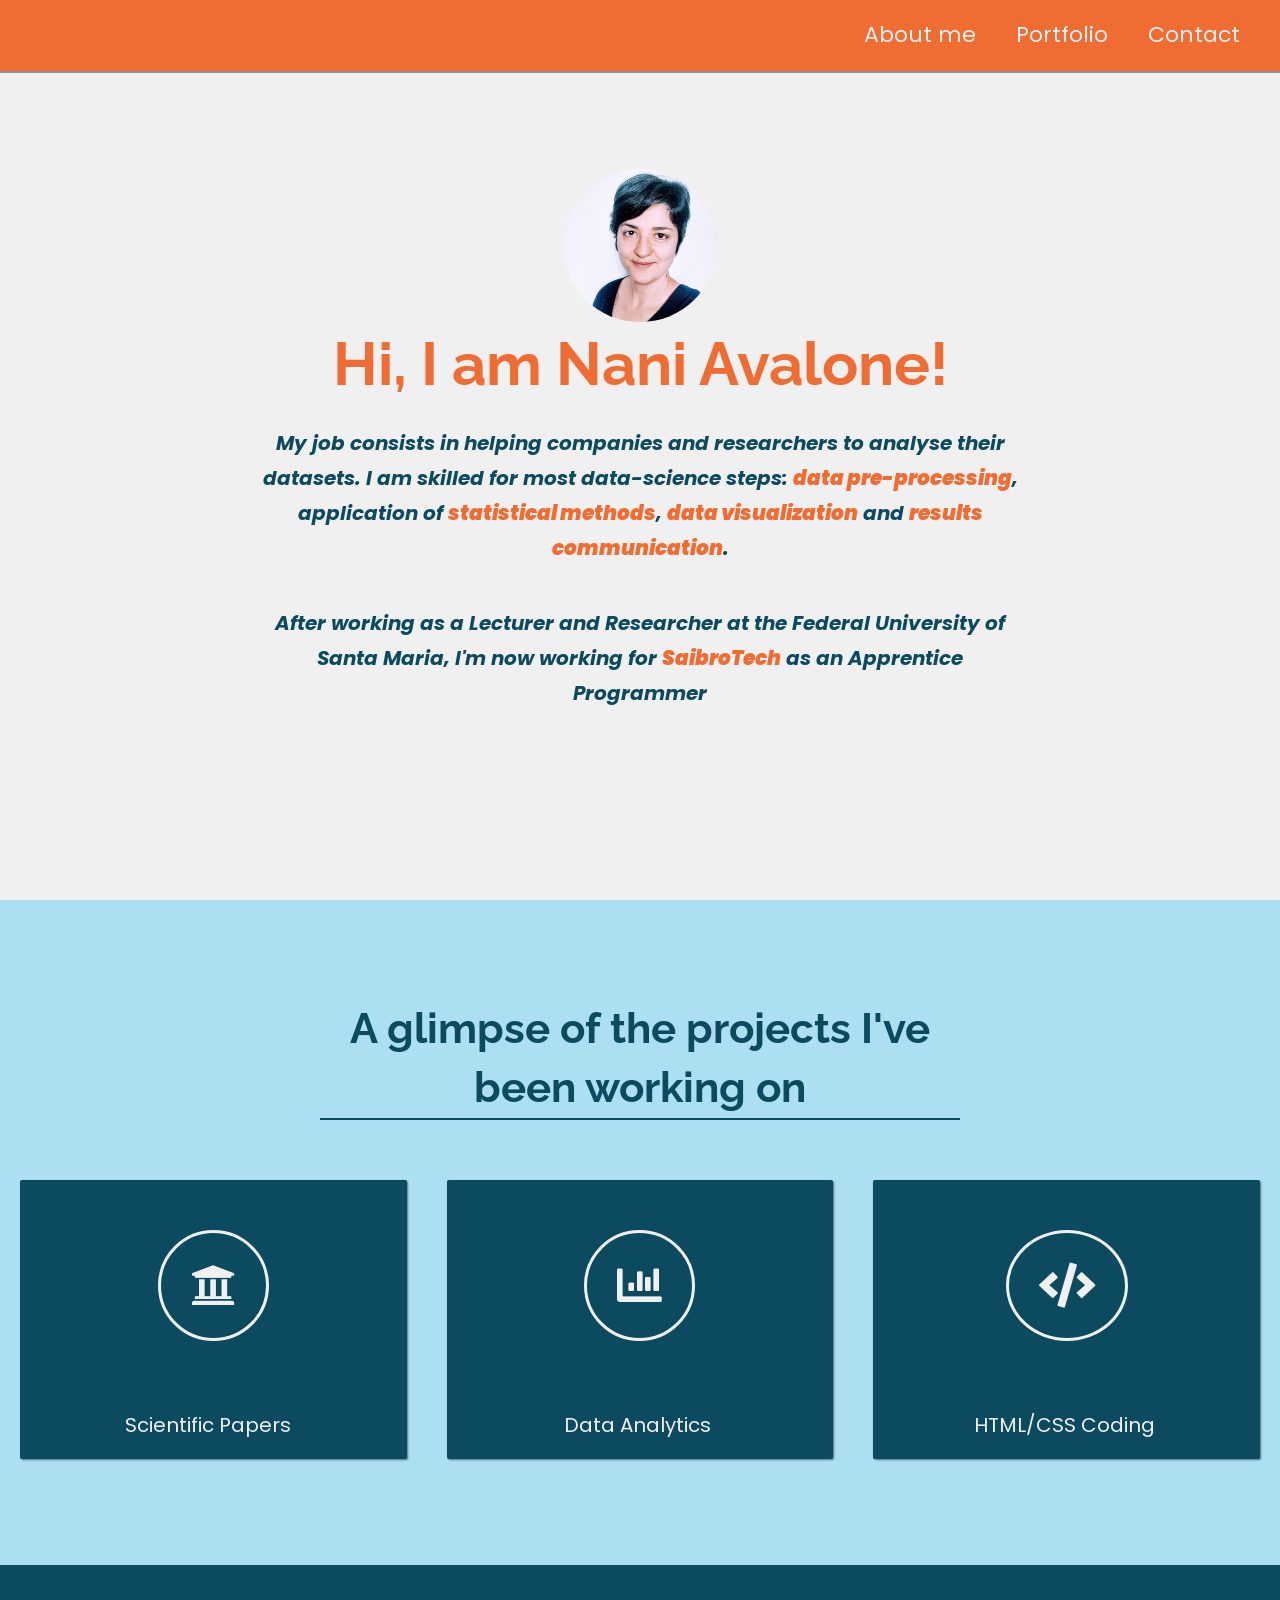
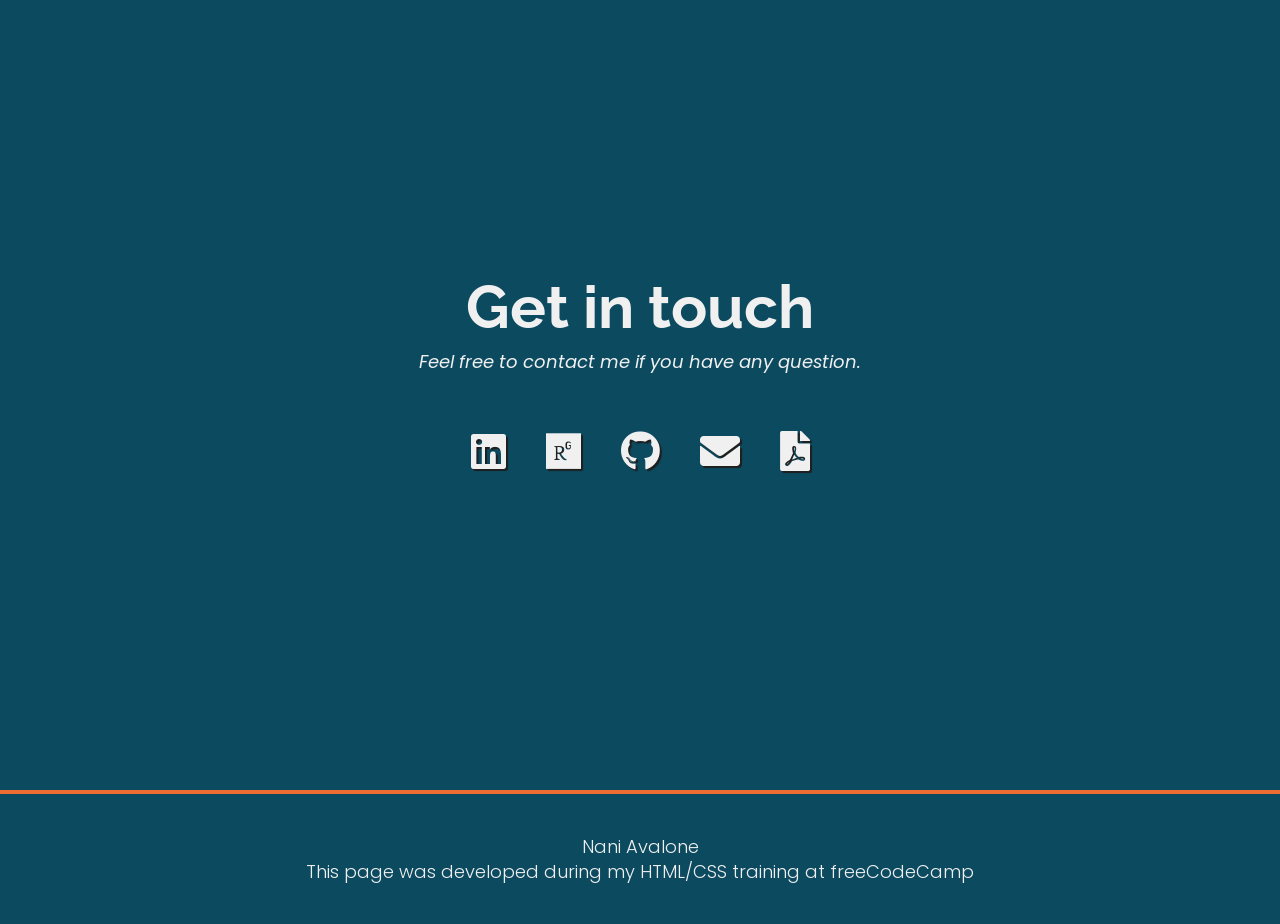
==== index.html @ c006c583 "Updated profile picture" ====
<!DOCTYPE html>
<html>

<head>
    <title>Nani Avalone - Data - Science - Viz </title>
    <meta charset="utf-8">
    <meta name="viewport" content="width=device-width, initial-scale=1, shrink-to-fit=no">
    <link rel="stylesheet" href="./css/index_styles.css">
    <link rel="stylesheet" href="https://use.fontawesome.com/releases/v5.8.2/css/all.css" />
    <link rel="stylesheet" href="https://fonts.googleapis.com/css?family=Poppins:200i,300,400&display=swap" />
    <link rel="stylesheet" href="https://fonts.googleapis.com/css?family=Raleway:700&display=swap" />
</head>

<body>
    <nav id="navbar" class="nav">
        <ul class="nav-list">
            <li>
                <a href="#welcome-section">About me</a>
            </li>
            <li>
                <a href="#projects">Portfolio</a>
            </li>
            <li>
                <a href="#contact">Contact</a>
            </li>
        </ul>
    </nav>
    <section id="welcome-section" class="welcome-section">
        <img id="profile-pic" src="./jpg/nani-300.jpeg" alt="Nani Avalone">
        <h1>Hi, I am Nani Avalone!</h1>
        <p>My job consists in helping companies and researchers to analyse their datasets. I am skilled for most
            data-science steps: <span class="bold">data pre-processing</span>, application of <span
                class="bold">statistical
                methods</span>, <span class="bold">data visualization</span> and
            <span class="bold">results communication</span>.
        </p>
        <p>After working as a Lecturer and Researcher at the Federal University of Santa Maria, I'm now working for
            <a class="bold" href="https://www.saibro.tech/">SaibroTech</a> as an Apprentice Programmer</p>
    </section>
    <section id="projects" class="projects-section">
        <h2 class="projects-section-header">A glimpse of the projects I've been working on</h2>
        <div class="projects-grid">
            <a href="https://github.com/nanipumpkin/publications" target="_blank" class="project project-tile">
                <i class="fas fa-university project-icon"></i>
                <p class="project-title">
                    <span class="code">&lt;</span>
                    Scientific Papers
                    <span class="code">&#47;&gt;</span>
                </p>
            </a>
            <a href="https://github.com/nanipumpkin/sp_housing" target="_blank" class="project project-tile">
                <i class="fas fa-chart-bar project-icon"></i>
                <p class="project-title">
                    <span class="code">&lt;</span>
                    Data Analytics<span class="code">&#47;&gt;</span>
                </p>
            </a>
            <a href="https://nanipumpkin.github.io/fc_html/" target="_blank" class="project project-tile">
                <i class="fas fa-code project-icon"></i>
                <p class="project-title">
                    <span class="code">&lt;</span>
                    HTML/CSS Coding<span class="code">&#47;&gt;</span>
                </p>
            </a>
        </div>
    </section>
    <section id="contact" class="contact-section">
        <div class="contact-section-header">
            <h2>Get in touch</h2>
            <p>Feel free to contact me if you have any question.</p>
        </div>
        <div class="contact-links">
            <a href="https://www.linkedin.com/in/mariannecosta/" target="_blank" class="btn contact-details"><i
                    class="fab fa-linkedin"></i></a>
            <a href="https://www.researchgate.net/profile/Marianne-Costa-Avalone" target="_blank"
                class="btn contact-details"><i class="fab fa-researchgate"></i></a>
            <a id="profile-link" href="https://github.com/nanipumpkin" target="_blank" class="btn contact-details"><i
                    class="fab fa-github"></i></a>
            <a href="mailto:marianne.avalone@gmail.com" class="btn contact-details"><i class="fas fa-envelope"></i></a>
            <a href="./pdf/nani_resume.pdf" class="btn contact-details"><i class="fas fa-file-pdf"></i></a>
        </div>
    </section>
    <footer>
        <p>Nani Avalone</p>
        <p class="note">This page was developed during my HTML/CSS training at freeCodeCamp</p>
</body>

</html>
---- css/index_styles.css ----
:root {
    --main-white: #F0F0F0;
    --main-red: #EF6C33;
    --main-blue: #ABDFF1;
    --main-gray: #0C4A60;
}

* {
    margin: 0;
    padding: 0;
}

*,
*::before,
*::after {
    box-sizing: inherit;
}

html {
    box-sizing: border-box;
    font-size: 62.5%;
    scroll-behavior: smooth;
}

/* default document font size = 16px, 1rem = 16px, 100% = 16px
     * (100% / 16px) * 10 = 62.5%, 1rem = 10px, 62.5% = 10px
    */

@media (max-width: 75em) {
    html {
        font-size: 60%;
    }
}

@media (max-width: 61.25em) {
    html {
        font-size: 58%;
    }
}

@media (max-width: 30.625em) {
    .projects-section {
        padding: 6rem 1rem;
    }

    .projects-grid {
        grid-template-columns: 1fr;
    }
}

@media (max-width: 28.75em) {
    html {
        font-size: 55%;
    }

    .nav {
        justify-content: center;
    }

    .nav-list {
        margin: 0 1rem;
    }

    .project-section-header {
        font-size: 4rem;
    }

    .contact-section-header>h2 {
        font-size: 4rem;
    }

}

body {
    font-family: 'Poppins', sans-serif;
    font-size: 1.8rem;
    /* 18px */
    font-weight: 400;
    line-height: 1.4;
    color: var(--main-white);
}

h1,
h2 {
    font-family: 'Raleway', sans-serif;
    font-weight: 700;
    text-align: center;
}

h1 {
    font-size: 6rem;
}

h2 {
    font-size: 4.2rem;
}

ul {
    list-style: none;
}

a {
    text-decoration: none;
    color: var(--main-white);
}

img {
    display: block;
    width: 100%;
}

.nav {
    display: flex;
    justify-content: flex-end;
    position: fixed;
    top: 0;
    left: 0;
    width: 100%;
    background: var(--main-red);
    box-shadow: 0 2px 0 rgba(0, 0, 0, 0.4);
    z-index: 10;
}

.nav-list {
    display: flex;
    margin-right: 2rem;
}

.nav-list a {
    display: block;
    font-size: 2.2rem;
    padding: 2rem;
}

.nav-list a:hover {
    background: var(--main-blue);
}


#profile-pic {
    max-width: 20%;
    height: auto;
    border-radius: 50%;
}

.welcome-section {
    display: flex;
    flex-direction: column;
    justify-content: center;
    align-items: center;
    width: 100%;
    height: 100vh;
    background-color: var(--main-white);
    padding: 10px 20vw;
}

.welcome-section>h1 {
    color: var(--main-red);
}

.welcome-section>p {
    line-height: 1.75;
    font-size: 2rem;
    margin-top: 0;
    margin-bottom: 1rem;
    font-weight: bold;
    font-style: italic;
    color: var(--main-gray);
    display: block;
    margin-block-start: 1em;
    margin-block-end: 1em;
    margin-inline-start: 0px;
    margin-inline-end: 0px;
    text-align: center;
}

.bold {
    font-weight: 900;
    color: var(--main-red);
}

#particles-js{
    width: 100%;
    height: 800px;
    background-color: var(--main-white);
    background-image: url('');
    background-size: cover;
    background-position: 50% 50%;
    background-repeat: no-repeat;
  }

.projects-section {
    text-align: center;
    padding: 10rem 2rem;
    background: var(--main-blue);
}


.projects-section-header {
    max-width: 640px;
    margin: 0 auto 6rem auto;
    border-bottom: 0.2rem solid var(--main-gray);
    color: var(--main-gray);
}

.projects-grid {
    display: grid;
    grid-template-columns: repeat(auto-fit, minmax(320px, 1fr));
    grid-gap: 4rem;
    width: 100%;
    max-width: 1280px;
    margin: 0 auto;
    margin-bottom: 6px;
}

.project {
    background: var(--main-gray);
    box-shadow: 1px 1px 2px rgba(0, 0, 0, 0.5);
    border-radius: 2px;
}

.code {
    color: var(--main-gray);
    transition: color 0.3s ease-out;
}

.project:hover .code {
    color: #ff7f50;
}

.project-icon {
    margin: 50px;
    color: var(--main-white);
    font-size: 45px;
    padding: 30px;
    border-radius: 50%;
    border-color: var(--main-white);
    border-width: 2px;
    border: solid;
}

.fas {
    display: inline-block;
    font-weight: lighter;
    text-rendering: auto;
    -webkit-font-smoothing: antialiased;
}

.project-tile {
    font-size: 40px;
    width: 100%;
    height: fit-content;
    align-items: center;
    color: var(--main-white);
    display: block;
}

.project-title {
    font-size: 2rem;
    padding: 2rem 0.5rem;
}

.btn {
    display: inline-block;
    padding: 1rem 2rem;
    border-radius: 2px;
}

.contact-section {
    display: flex;
    flex-direction: column;
    text-align: center;
    align-items: center;
    width: 100%;
    padding: 30rem;
    background: var(--main-gray);
}

.contact-section-header>h2 {
    font-size: 6rem;
}

.contact-section-header>p {
    font-style: italic;
}

.contact-links {
    display: flex;
    justify-content: center;
    width: 100%;
    max-width: 980px;
    margin-top: 4rem;
    flex-wrap: wrap;
}

.contact-details {
    font-size: 4rem;
    text-shadow: 2px 2px 1px #1f1f1f;
    transition: transform 0.3s ease-out;
}

.contact-details:hover {
    transform: translateY(8px);
}

footer {
    font-weight: 300;
    display: block;
    justify-content: center;
    padding: 4rem;
    background: var(--main-gray);
    border-top: 4px solid var(--main-red);
    text-align: center;

}

.note {
    font-size: 1em;
}
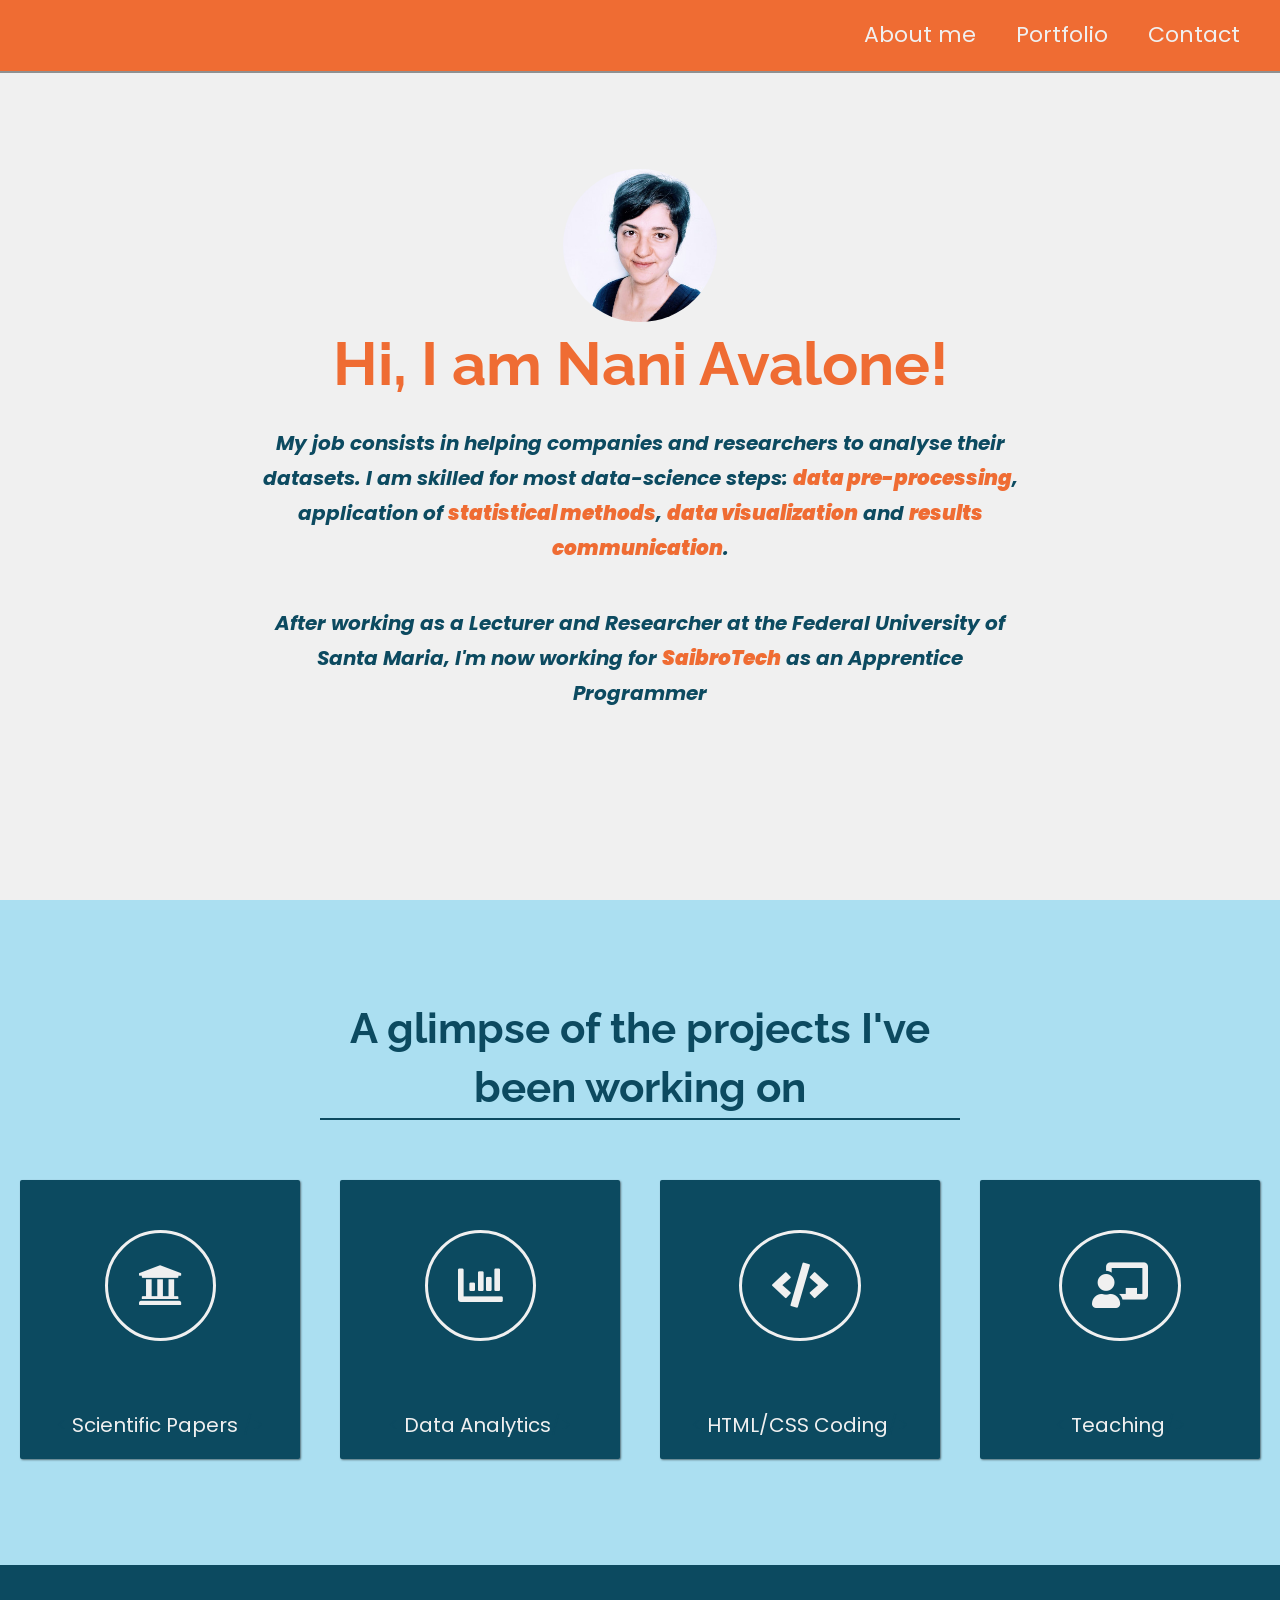
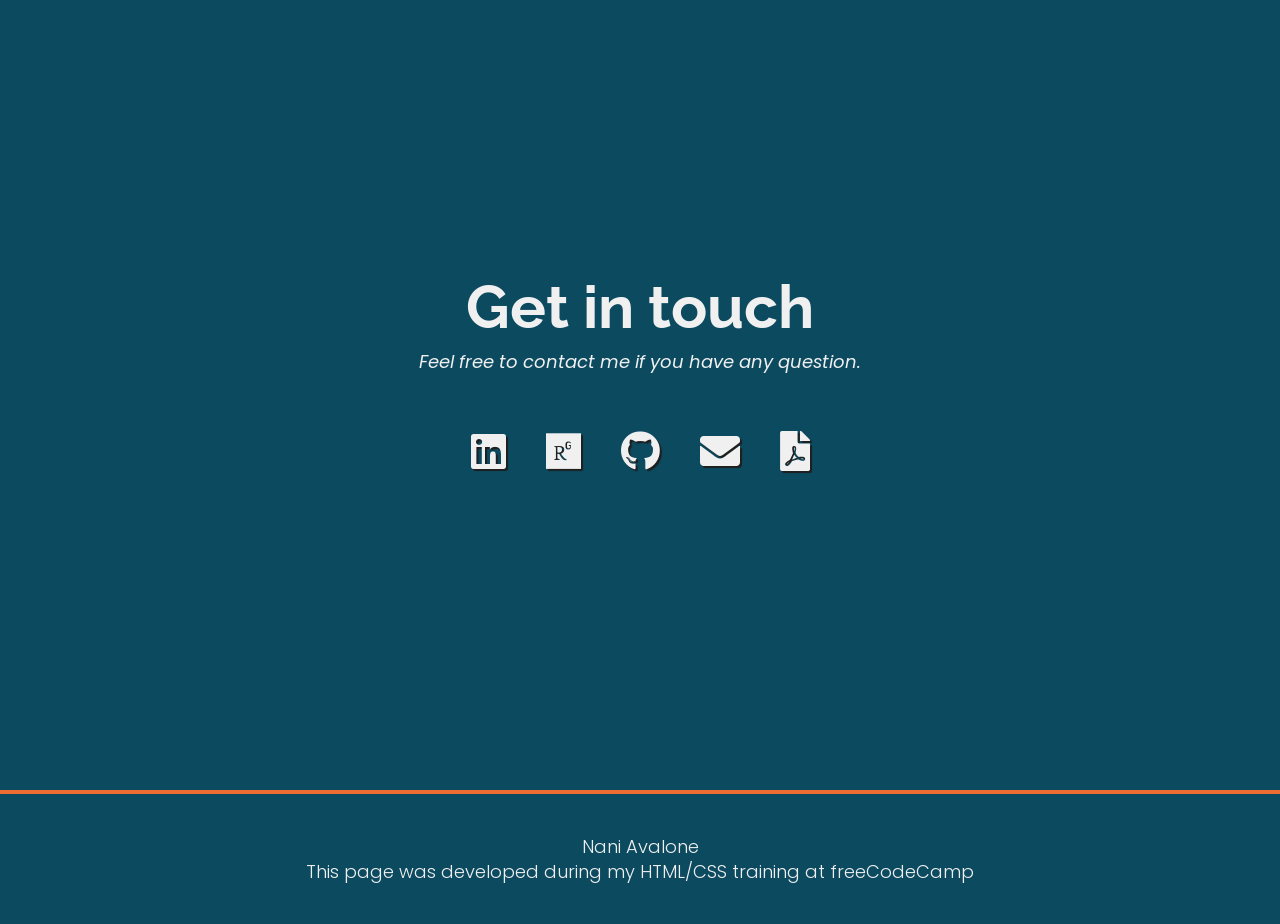
==== commit 15dff11e: "Added teaching section" ====
--- a/index.html
+++ b/index.html
@@ -62,6 +62,13 @@
                     HTML/CSS Coding<span class="code">&#47;&gt;</span>
                 </p>
             </a>
+            <a href="https://nanipumpkin.github.io/Analise_Estatistica/" target="_blank" class="project project-tile">
+                <i class="fas fa-chalkboard-teacher project-icon"></i>
+                <p class="project-title">
+                    <span class="code">&lt;</span>
+                    Teaching<span class="code">&#47;&gt;</span>
+                </p>
+            </a>
         </div>
     </section>
     <section id="contact" class="contact-section">
--- a/css/index_styles.css
+++ b/css/index_styles.css
@@ -205,7 +205,7 @@
 
 .projects-grid {
     display: grid;
-    grid-template-columns: repeat(auto-fit, minmax(320px, 1fr));
+    grid-template-columns: repeat(auto-fit, minmax(200px, 1fr));
     grid-gap: 4rem;
     width: 100%;
     max-width: 1280px;
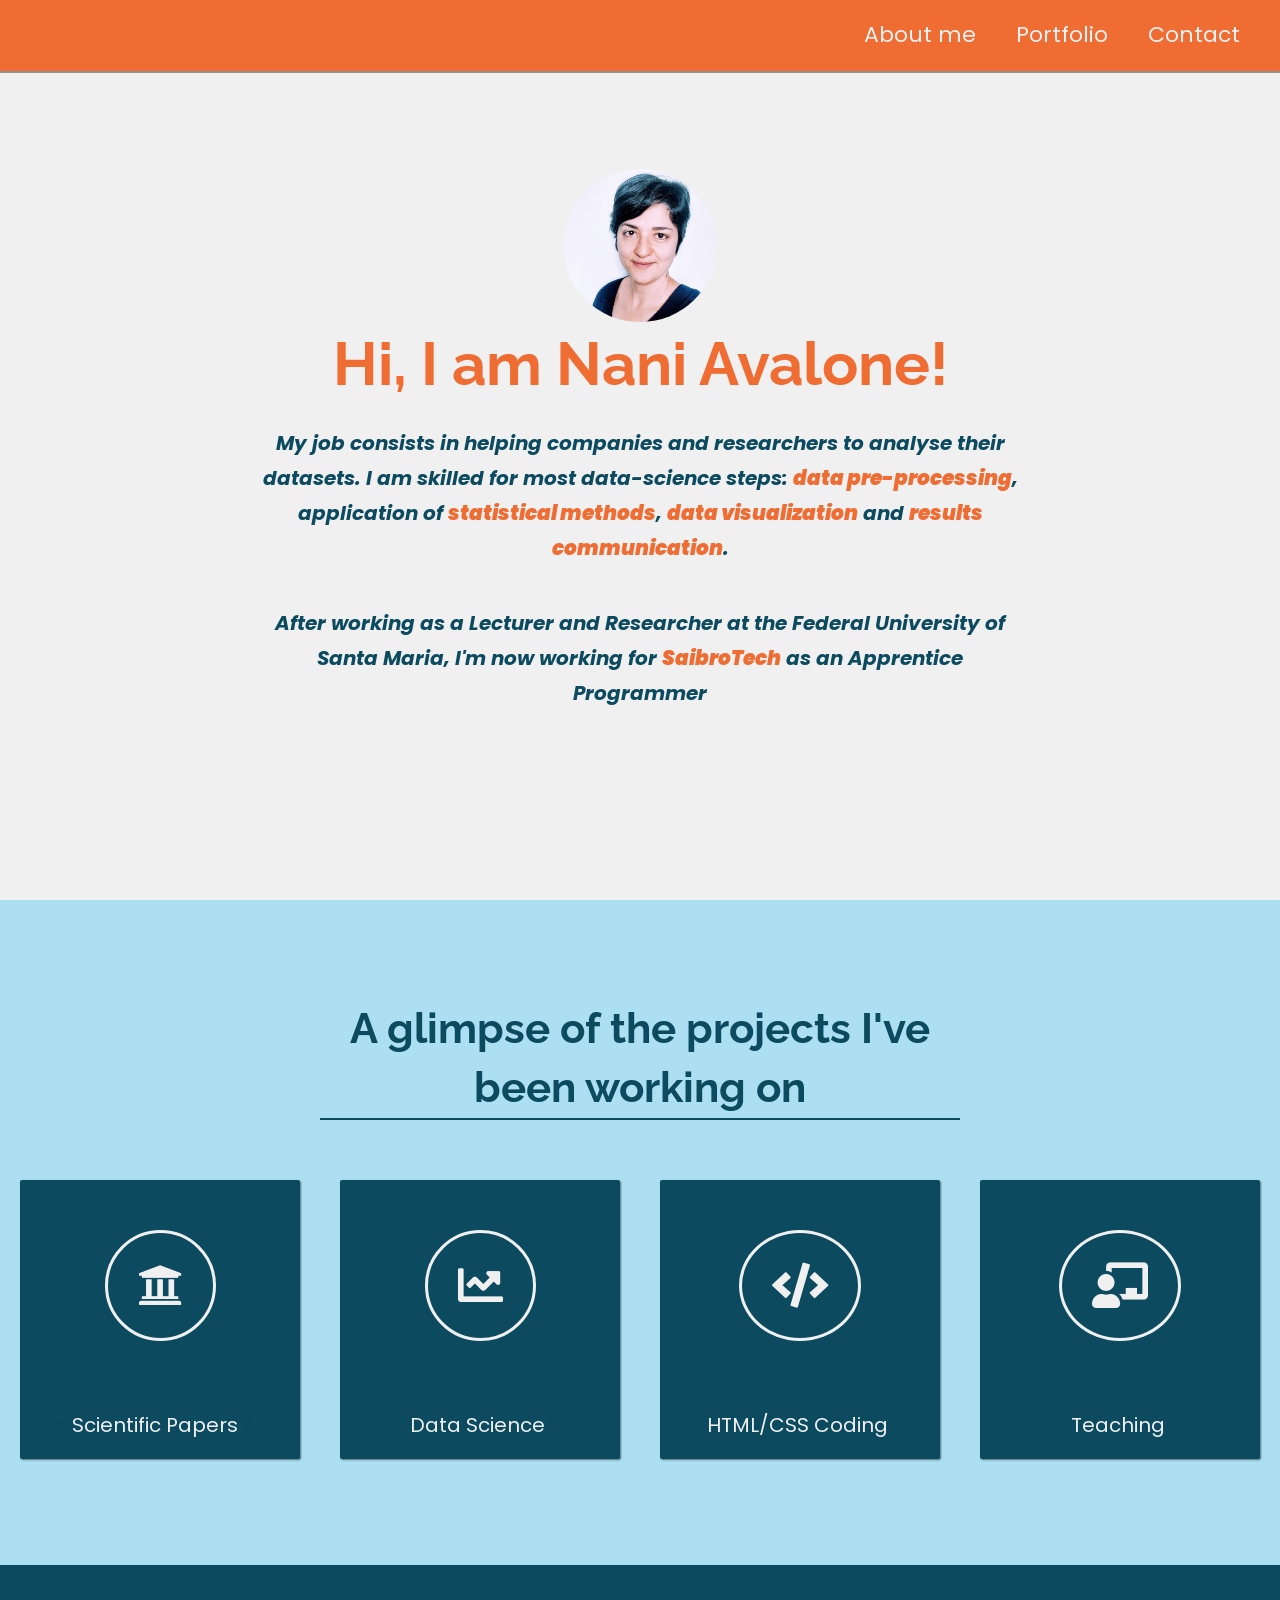
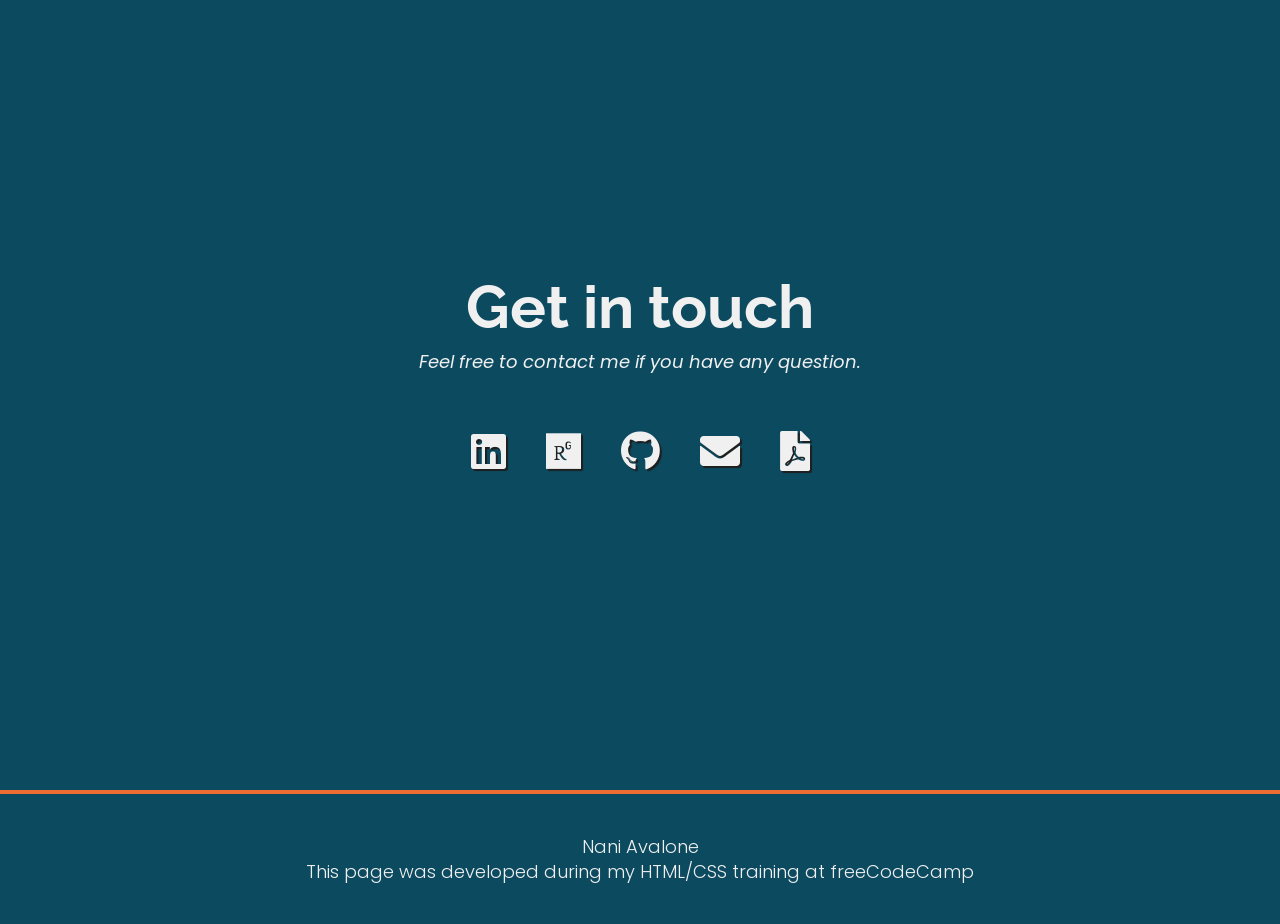
==== commit c393005b: "updated data field" ====
--- a/index.html
+++ b/index.html
@@ -48,11 +48,11 @@
                     <span class="code">&#47;&gt;</span>
                 </p>
             </a>
-            <a href="https://github.com/nanipumpkin/sp_housing" target="_blank" class="project project-tile">
-                <i class="fas fa-chart-bar project-icon"></i>
+            <a href="https://github.com/nanipumpkin/analytics" target="_blank" class="project project-tile">
+                <i class="fas fa-chart-line project-icon"></i>
                 <p class="project-title">
                     <span class="code">&lt;</span>
-                    Data Analytics<span class="code">&#47;&gt;</span>
+                    Data Science<span class="code">&#47;&gt;</span>
                 </p>
             </a>
             <a href="https://nanipumpkin.github.io/fc_html/" target="_blank" class="project project-tile">
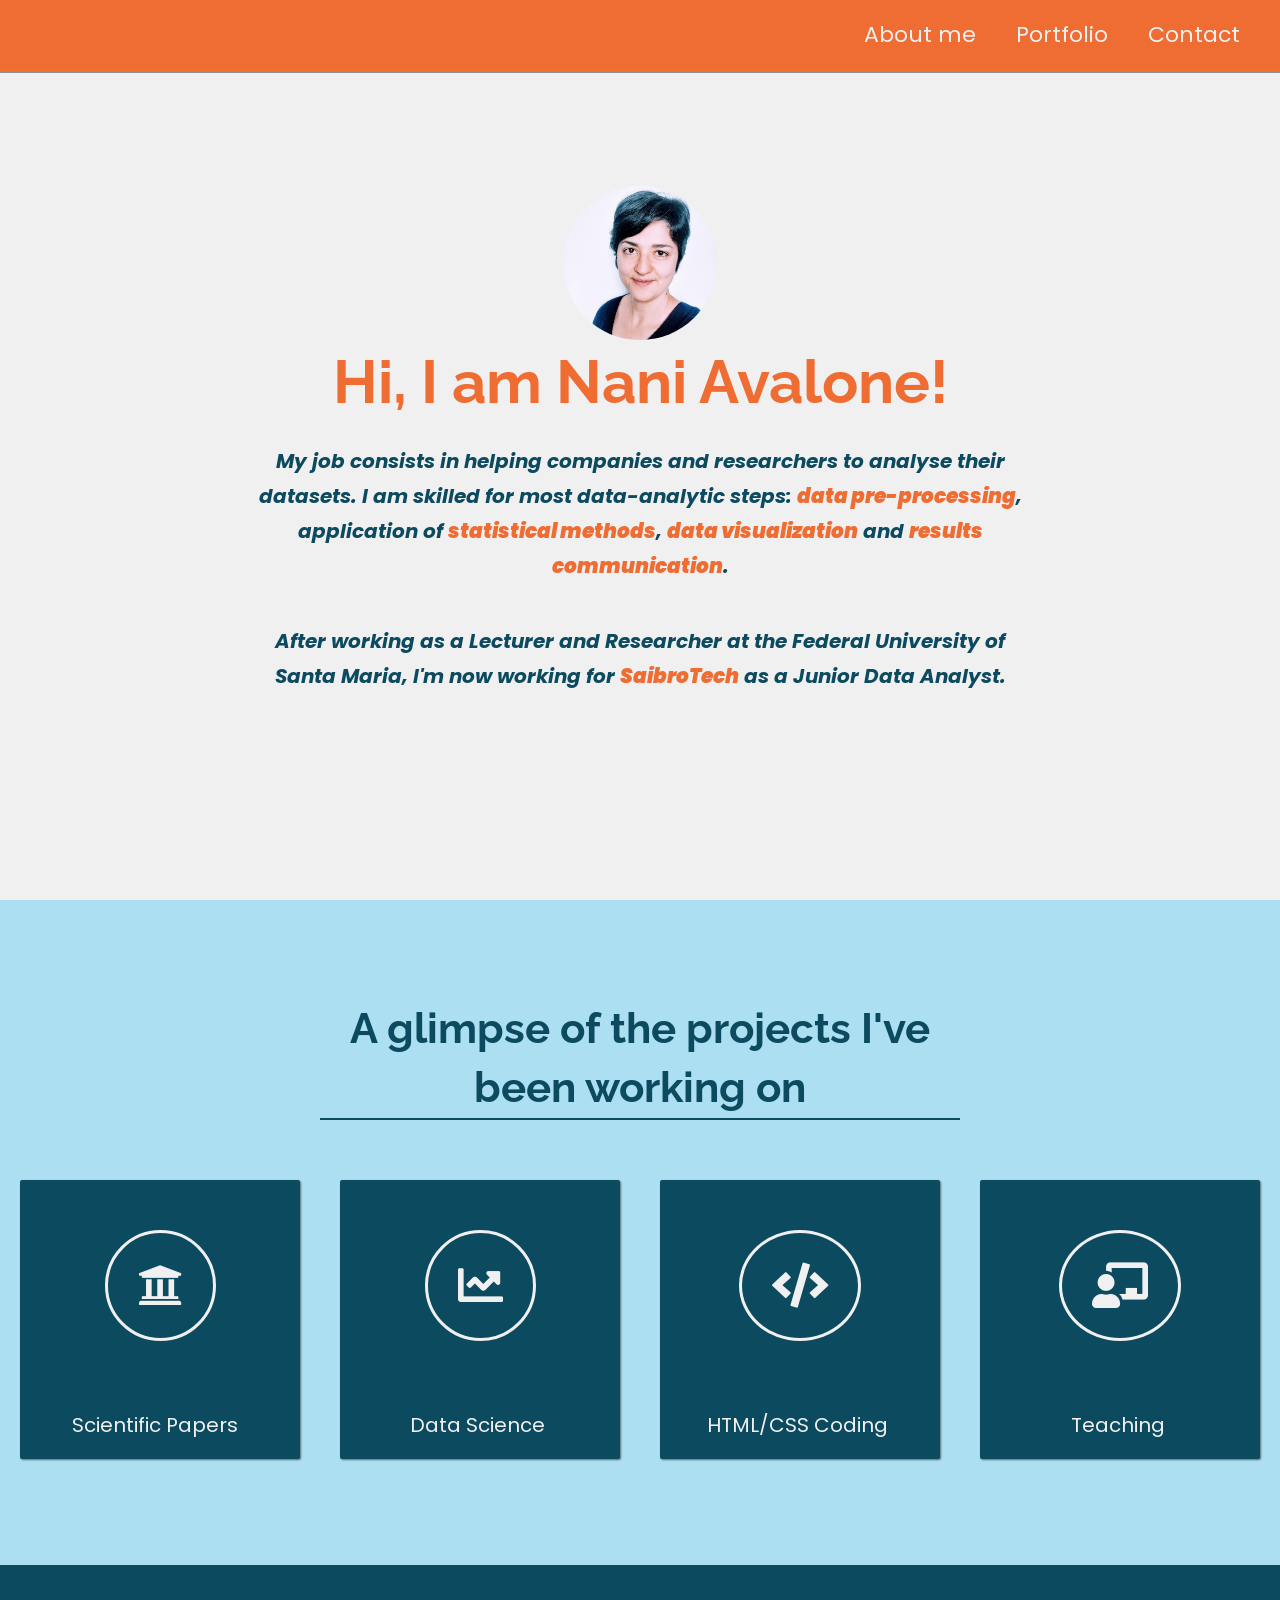
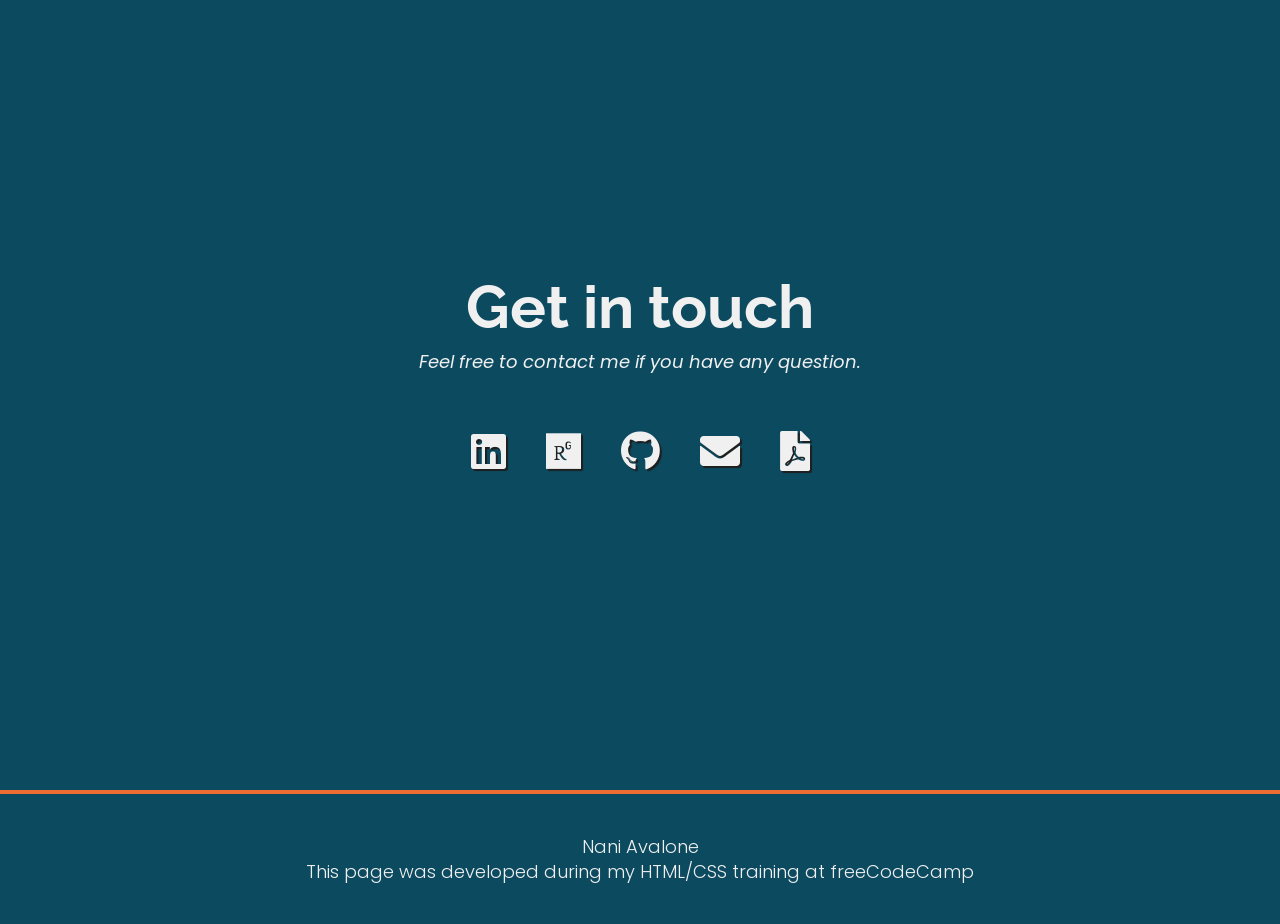
==== commit db26ea96: "Updated intro and resume" ====
--- a/index.html
+++ b/index.html
@@ -29,13 +29,13 @@
         <img id="profile-pic" src="./jpg/nani-300.jpeg" alt="Nani Avalone">
         <h1>Hi, I am Nani Avalone!</h1>
         <p>My job consists in helping companies and researchers to analyse their datasets. I am skilled for most
-            data-science steps: <span class="bold">data pre-processing</span>, application of <span
+            data-analytic steps: <span class="bold">data pre-processing</span>, application of <span
                 class="bold">statistical
                 methods</span>, <span class="bold">data visualization</span> and
             <span class="bold">results communication</span>.
         </p>
         <p>After working as a Lecturer and Researcher at the Federal University of Santa Maria, I'm now working for
-            <a class="bold" href="https://www.saibro.tech/">SaibroTech</a> as an Apprentice Programmer</p>
+            <a class="bold" href="https://www.saibro.tech/">SaibroTech</a> as a Junior Data Analyst.</p>
     </section>
     <section id="projects" class="projects-section">
         <h2 class="projects-section-header">A glimpse of the projects I've been working on</h2>
@@ -84,7 +84,7 @@
             <a id="profile-link" href="https://github.com/nanipumpkin" target="_blank" class="btn contact-details"><i
                     class="fab fa-github"></i></a>
             <a href="mailto:marianne.avalone@gmail.com" class="btn contact-details"><i class="fas fa-envelope"></i></a>
-            <a href="./pdf/nani_resume.pdf" class="btn contact-details"><i class="fas fa-file-pdf"></i></a>
+            <a href="./pdf/nani_resume_da.pdf" class="btn contact-details"><i class="fas fa-file-pdf"></i></a>
         </div>
     </section>
     <footer>
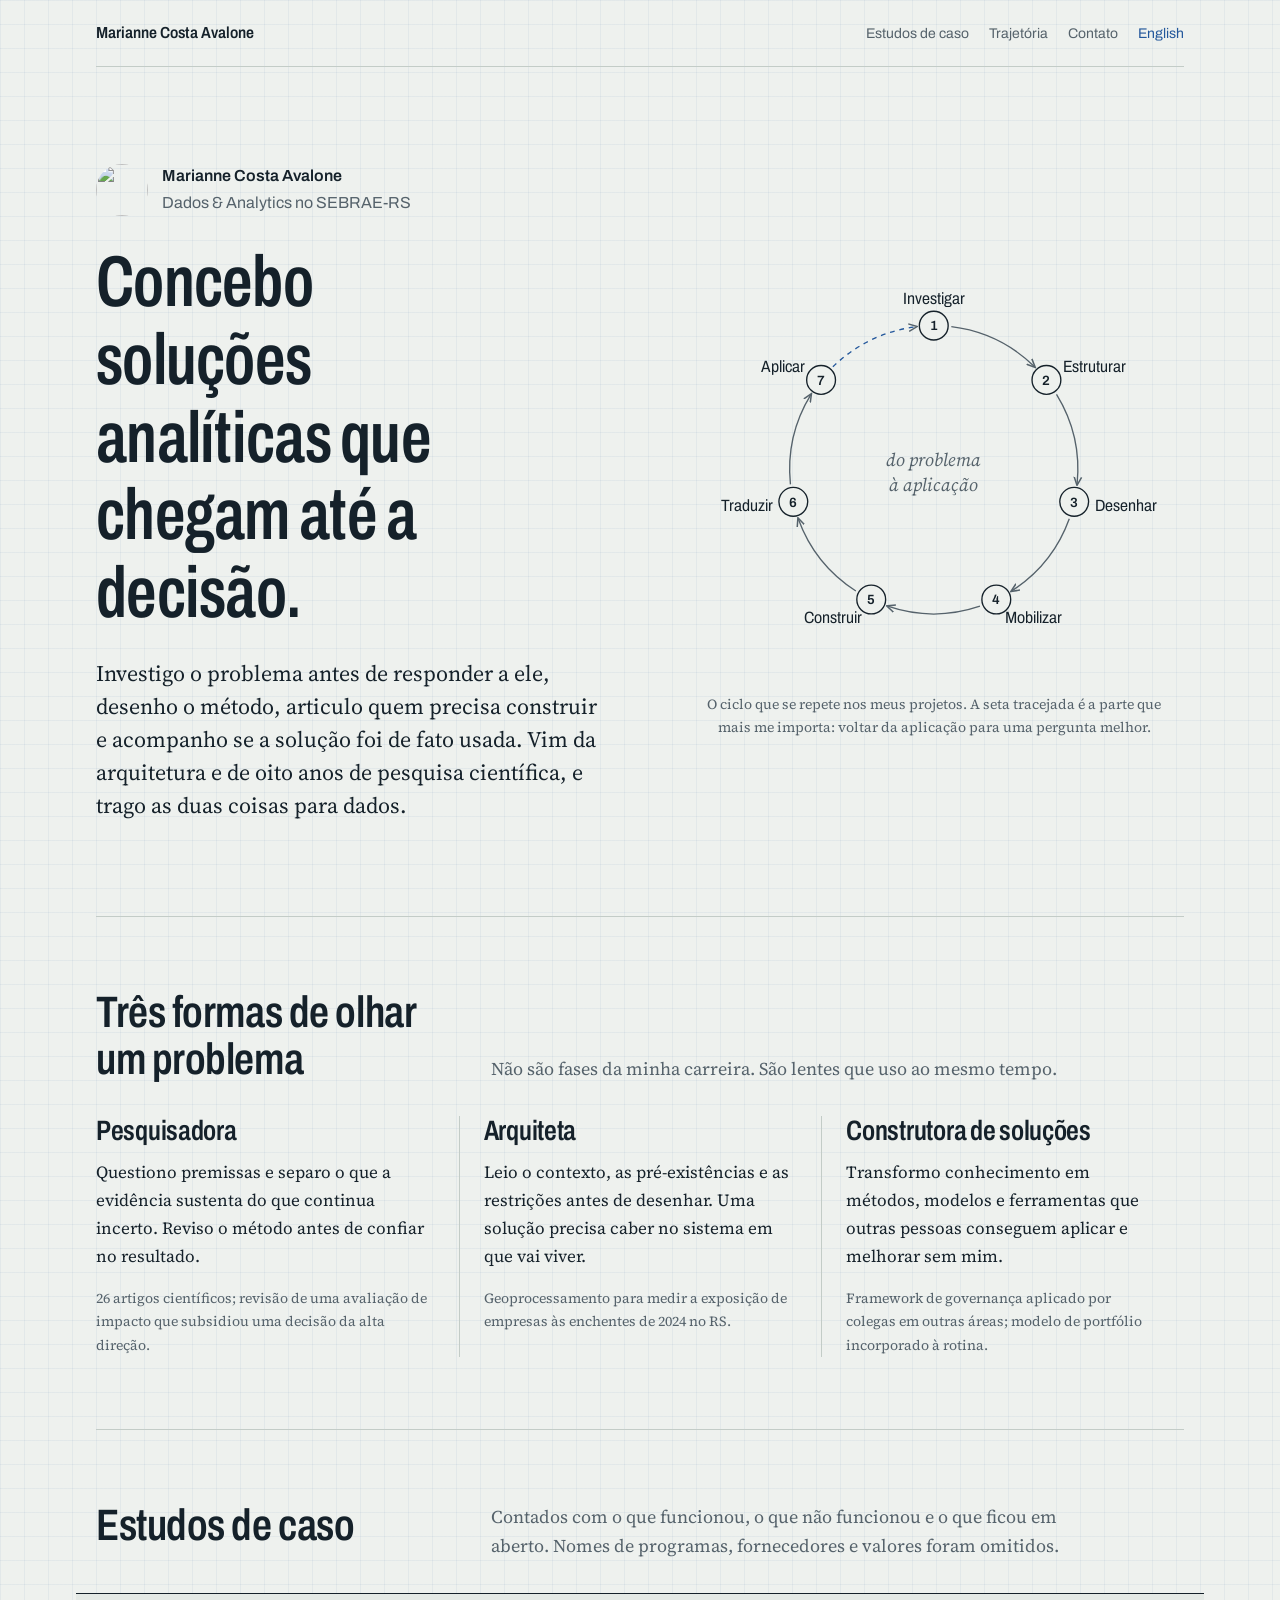
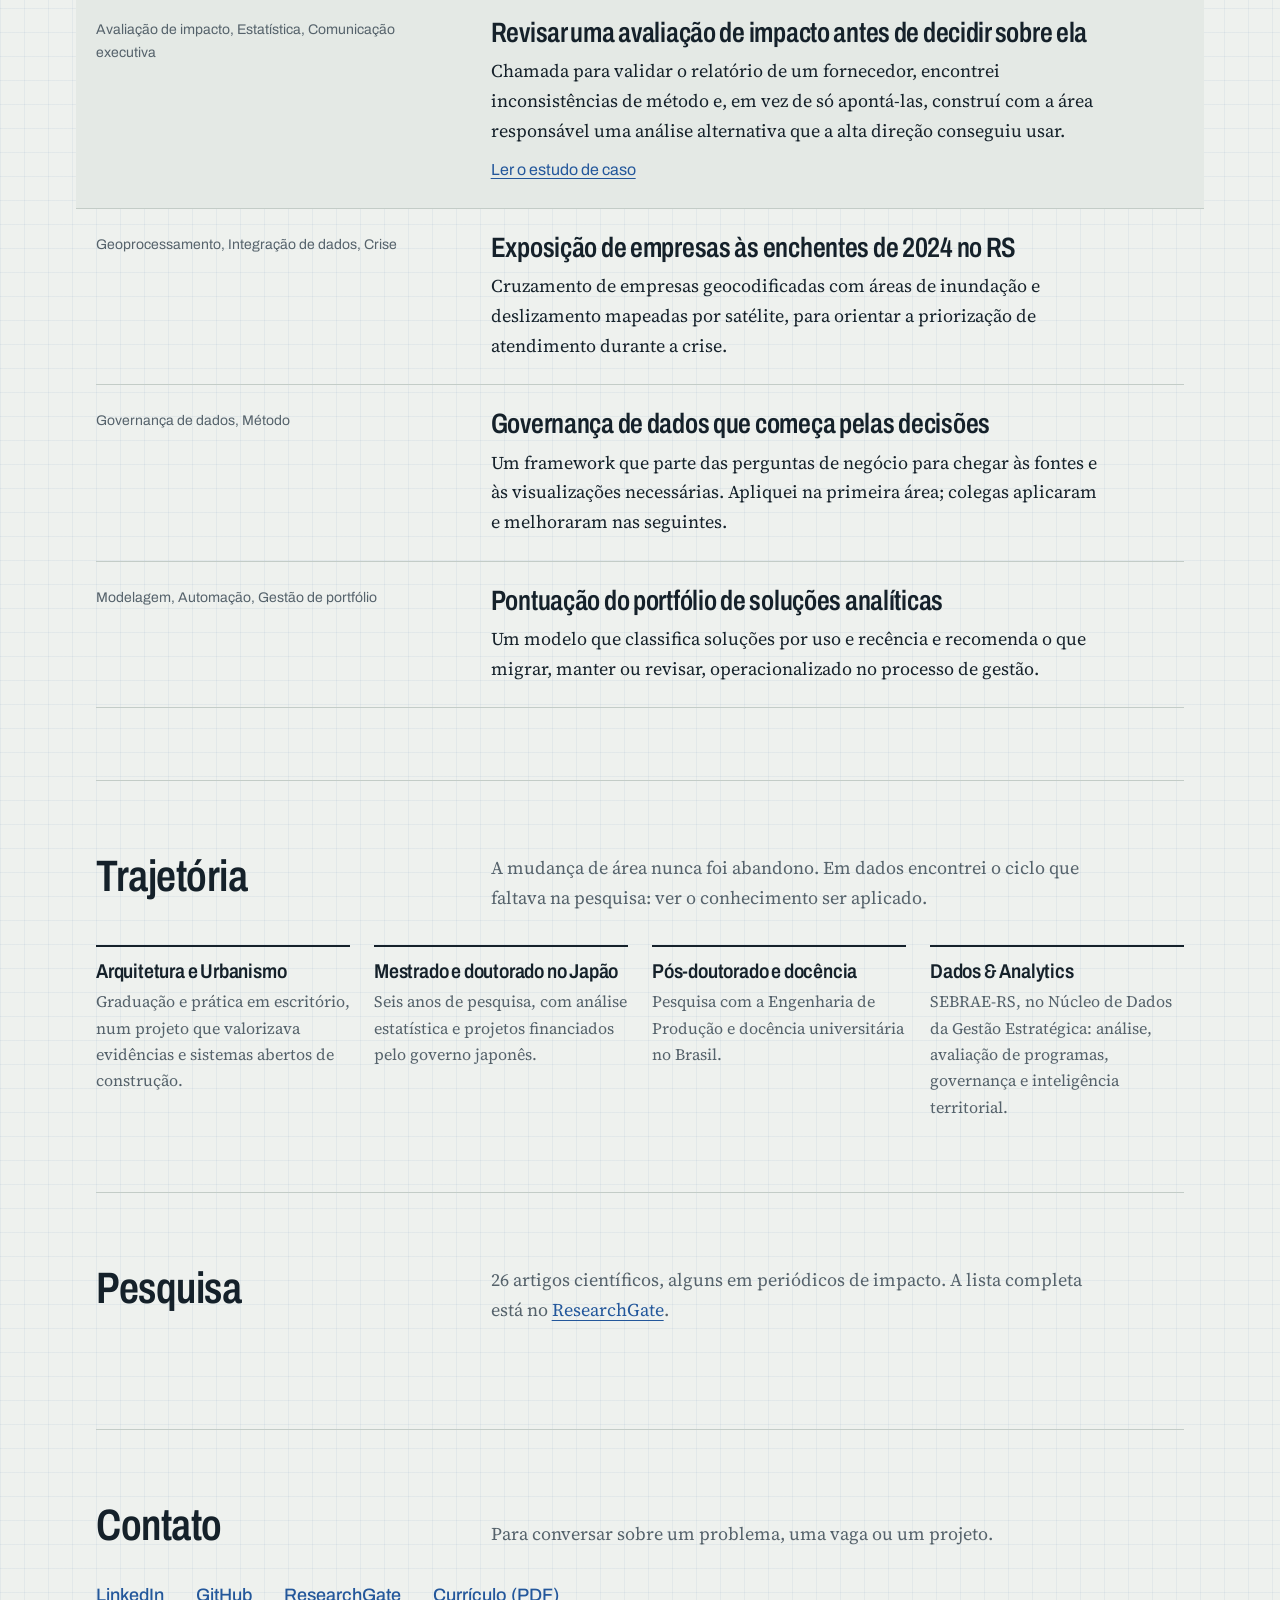
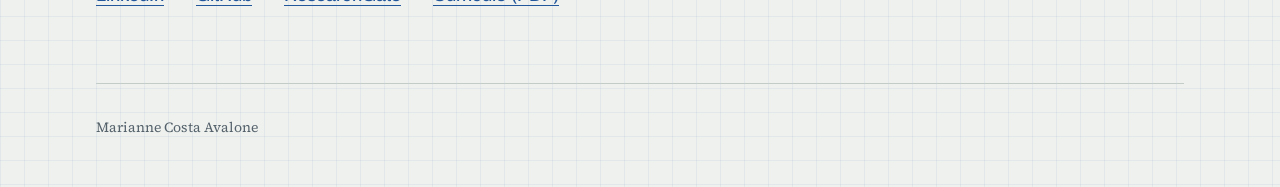
==== commit fbd07cf1: "atualização portfólio outubro 2026" ====
--- a/index.html
+++ b/index.html
@@ -1,95 +1,166 @@
-<!DOCTYPE html>
-<html>
+<!doctype html>
+<html lang="pt-BR">
+<head>
+<meta charset="utf-8">
+<meta name="viewport" content="width=device-width, initial-scale=1">
+<title>Marianne Costa Avalone — Dados & Analytics</title>
+<meta name="description" content="Concebo e dirijo soluções analíticas orientadas à decisão, com método científico e visão de arquiteta.">
+<link rel="alternate" hreflang="en" href="en/">
+<link rel="preconnect" href="https://fonts.googleapis.com">
+<link rel="preconnect" href="https://fonts.gstatic.com" crossorigin>
+<link href="https://fonts.googleapis.com/css2?family=Archivo:wdth,wght@62..125,400..700&family=Source+Serif+4:ital,opsz,wght@0,8..60,400;0,8..60,600;1,8..60,400&display=swap" rel="stylesheet">
+<link rel="stylesheet" href="css/style.css">
+</head>
+<body>
+<a class="skip" href="#conteudo">Pular para o conteúdo</a>
+<div class="wrap">
+  <header class="top">
+    <a class="home" href="./">Marianne Costa Avalone</a>
+    <nav aria-label="Seções">
+      <a href="#casos">Estudos de caso</a>
+      <a href="#trajetoria">Trajetória</a>
+      <a href="#contato">Contato</a>
+      <a class="lang" href="en/" hreflang="en" lang="en">English</a>
+    </nav>
+  </header>
 
-<head>
-    <title>Nani Avalone - Data - Science - Viz </title>
-    <meta charset="utf-8">
-    <meta name="viewport" content="width=device-width, initial-scale=1, shrink-to-fit=no">
-    <link rel="stylesheet" href="./css/index_styles.css">
-    <link rel="stylesheet" href="https://use.fontawesome.com/releases/v5.8.2/css/all.css" />
-    <link rel="stylesheet" href="https://fonts.googleapis.com/css?family=Poppins:200i,300,400&display=swap" />
-    <link rel="stylesheet" href="https://fonts.googleapis.com/css?family=Raleway:700&display=swap" />
-</head>
+  <main id="conteudo">
+    <section class="hero">
+      <div>
+        <div class="who">
+          <img src="jpg/marianne.jpeg" alt="" width="52" height="52">
+          <span><strong>Marianne Costa Avalone</strong>Dados &amp; Analytics no SEBRAE-RS</span>
+        </div>
+        <h1>Concebo soluções analíticas que chegam até a decisão.</h1>
+        <p class="lede">Investigo o problema antes de responder a ele, desenho o método, articulo quem precisa construir e acompanho se a solução foi de fato usada. Vim da arquitetura e de oito anos de pesquisa científica, e trago as duas coisas para dados.</p>
+      </div>
+      <div class="art">
+        <svg class="cycle" viewBox="0 0 520 420" role="img" aria-labelledby="cyc-t"><title id="cyc-t">Ciclo de trabalho em sete etapas, de investigar a aplicar, que volta ao início</title>
+<defs><marker id="ah" viewBox="0 0 10 10" refX="8" refY="5" markerWidth="7" markerHeight="7" orient="auto-start-reverse"><path d="M0,1 L9,5 L0,9" fill="none" stroke="currentColor" stroke-width="1.6"/></marker></defs>
+<path class="arc" d="M278.3,61.1 A150,150 0 0 1 365.0,102.9" marker-end="url(#ah)"/>
+<path class="arc" d="M387.8,131.5 A150,150 0 0 1 409.2,225.3" marker-end="url(#ah)"/>
+<path class="arc" d="M401.1,261.0 A150,150 0 0 1 341.1,336.2" marker-end="url(#ah)"/>
+<path class="arc" d="M308.1,352.1 A150,150 0 0 1 211.9,352.1" marker-end="url(#ah)"/>
+<path class="arc" d="M178.9,336.2 A150,150 0 0 1 118.9,261.0" marker-end="url(#ah)"/>
+<path class="arc" d="M110.8,225.3 A150,150 0 0 1 132.2,131.5" marker-end="url(#ah)"/>
+<path class="arc last" d="M155.0,102.9 A150,150 0 0 1 241.7,61.1" marker-end="url(#ah)"/>
+<circle class="node" cx="260.0" cy="60.0" r="15"/><text class="num" x="260.0" y="65.0" text-anchor="middle">1</text>
+<text class="lbl" x="260.0" y="37.0" text-anchor="middle">Investigar</text>
+<circle class="node" cx="377.3" cy="116.5" r="15"/><text class="num" x="377.3" y="121.5" text-anchor="middle">2</text>
+<text class="lbl" x="394.5" y="107.8" text-anchor="start">Estruturar</text>
+<circle class="node" cx="406.2" cy="243.4" r="15"/><text class="num" x="406.2" y="248.4" text-anchor="middle">3</text>
+<text class="lbl" x="427.7" y="253.3" text-anchor="start">Desenhar</text>
+<circle class="node" cx="325.1" cy="345.1" r="15"/><text class="num" x="325.1" y="350.1" text-anchor="middle">4</text>
+<text class="lbl" x="334.6" y="370.0" text-anchor="start">Mobilizar</text>
+<circle class="node" cx="194.9" cy="345.1" r="15"/><text class="num" x="194.9" y="350.1" text-anchor="middle">5</text>
+<text class="lbl" x="185.4" y="370.0" text-anchor="end">Construir</text>
+<circle class="node" cx="113.8" cy="243.4" r="15"/><text class="num" x="113.8" y="248.4" text-anchor="middle">6</text>
+<text class="lbl" x="92.3" y="253.3" text-anchor="end">Traduzir</text>
+<circle class="node" cx="142.7" cy="116.5" r="15"/><text class="num" x="142.7" y="121.5" text-anchor="middle">7</text>
+<text class="lbl" x="125.5" y="107.8" text-anchor="end">Aplicar</text>
+<text class="mid" x="260" y="206" text-anchor="middle">do problema</text><text class="mid" x="260" y="232" text-anchor="middle">à aplicação</text>
+</svg>
+        <p class="cycle-note">O ciclo que se repete nos meus projetos. A seta tracejada é a parte que mais me importa: voltar da aplicação para uma pergunta melhor.</p>
+      </div>
+    </section>
 
-<body>
-    <nav id="navbar" class="nav">
-        <ul class="nav-list">
-            <li>
-                <a href="#welcome-section">About me</a>
-            </li>
-            <li>
-                <a href="#projects">Portfolio</a>
-            </li>
-            <li>
-                <a href="#contact">Contact</a>
-            </li>
-        </ul>
-    </nav>
-    <section id="welcome-section" class="welcome-section">
-        <img id="profile-pic" src="./jpg/nani-300.jpeg" alt="Nani Avalone">
-        <h1>Hi, I am Nani Avalone!</h1>
-        <p>My job consists in helping companies and researchers to analyse their datasets. I am skilled for most
-            data-analytic steps: <span class="bold">data pre-processing</span>, application of <span
-                class="bold">statistical
-                methods</span>, <span class="bold">data visualization</span> and
-            <span class="bold">results communication</span>.
-        </p>
-        <p>After working as a Lecturer and Researcher at the Federal University of Santa Maria, I'm now working for
-            <a class="bold" href="https://www.saibro.tech/">SaibroTech</a> as a Junior Data Analyst.</p>
+    <section class="section" aria-labelledby="lentes-t">
+      <div class="section-head">
+        <h2 id="lentes-t">Três formas de olhar um problema</h2>
+        <p>Não são fases da minha carreira. São lentes que uso ao mesmo tempo.</p>
+      </div>
+      <div class="lenses">
+        <div class="lens">
+          <h3>Pesquisadora</h3>
+          <p>Questiono premissas e separo o que a evidência sustenta do que continua incerto. Reviso o método antes de confiar no resultado.</p>
+          <p class="proof">26 artigos científicos; revisão de uma avaliação de impacto que subsidiou uma decisão da alta direção.</p>
+        </div>
+        <div class="lens">
+          <h3>Arquiteta</h3>
+          <p>Leio o contexto, as pré-existências e as restrições antes de desenhar. Uma solução precisa caber no sistema em que vai viver.</p>
+          <p class="proof">Geoprocessamento para medir a exposição de empresas às enchentes de 2024 no RS.</p>
+        </div>
+        <div class="lens">
+          <h3>Construtora de soluções</h3>
+          <p>Transformo conhecimento em métodos, modelos e ferramentas que outras pessoas conseguem aplicar e melhorar sem mim.</p>
+          <p class="proof">Framework de governança aplicado por colegas em outras áreas; modelo de portfólio incorporado à rotina.</p>
+        </div>
+      </div>
     </section>
-    <section id="projects" class="projects-section">
-        <h2 class="projects-section-header">A glimpse of the projects I've been working on</h2>
-        <div class="projects-grid">
-            <a href="https://github.com/nanipumpkin/publications" target="_blank" class="project project-tile">
-                <i class="fas fa-university project-icon"></i>
-                <p class="project-title">
-                    <span class="code">&lt;</span>
-                    Scientific Papers
-                    <span class="code">&#47;&gt;</span>
-                </p>
-            </a>
-            <a href="https://github.com/nanipumpkin/analytics" target="_blank" class="project project-tile">
-                <i class="fas fa-chart-line project-icon"></i>
-                <p class="project-title">
-                    <span class="code">&lt;</span>
-                    Data Science<span class="code">&#47;&gt;</span>
-                </p>
-            </a>
-            <a href="https://nanipumpkin.github.io/fc_html/" target="_blank" class="project project-tile">
-                <i class="fas fa-code project-icon"></i>
-                <p class="project-title">
-                    <span class="code">&lt;</span>
-                    HTML/CSS Coding<span class="code">&#47;&gt;</span>
-                </p>
-            </a>
-            <a href="https://nanipumpkin.github.io/Analise_Estatistica/" target="_blank" class="project project-tile">
-                <i class="fas fa-chalkboard-teacher project-icon"></i>
-                <p class="project-title">
-                    <span class="code">&lt;</span>
-                    Teaching<span class="code">&#47;&gt;</span>
-                </p>
-            </a>
-        </div>
+
+    <section class="section" id="casos" aria-labelledby="casos-t">
+      <div class="section-head">
+        <h2 id="casos-t">Estudos de caso</h2>
+        <p>Contados com o que funcionou, o que não funcionou e o que ficou em aberto. Nomes de programas, fornecedores e valores foram omitidos.</p>
+      </div>
+      <ul class="cases">
+        <li class="case featured">
+          <p class="tags">Avaliação de impacto, Estatística, Comunicação executiva</p>
+          <div>
+            <h3><a href="casos/avaliacao-de-impacto.html">Revisar uma avaliação de impacto antes de decidir sobre ela</a></h3>
+            <p>Chamada para validar o relatório de um fornecedor, encontrei inconsistências de método e, em vez de só apontá-las, construí com a área responsável uma análise alternativa que a alta direção conseguiu usar.</p>
+            <a class="more" href="casos/avaliacao-de-impacto.html">Ler o estudo de caso</a>
+          </div>
+        </li>
+        <li class="case">
+          <p class="tags">Geoprocessamento, Integração de dados, Crise</p>
+          <div>
+            <h3>Exposição de empresas às enchentes de 2024 no RS</h3>
+            <p>Cruzamento de empresas geocodificadas com áreas de inundação e deslizamento mapeadas por satélite, para orientar a priorização de atendimento durante a crise.</p>
+          </div>
+        </li>
+        <li class="case">
+          <p class="tags">Governança de dados, Método</p>
+          <div>
+            <h3>Governança de dados que começa pelas decisões</h3>
+            <p>Um framework que parte das perguntas de negócio para chegar às fontes e às visualizações necessárias. Apliquei na primeira área; colegas aplicaram e melhoraram nas seguintes.</p>
+          </div>
+        </li>
+        <li class="case">
+          <p class="tags">Modelagem, Automação, Gestão de portfólio</p>
+          <div>
+            <h3>Pontuação do portfólio de soluções analíticas</h3>
+            <p>Um modelo que classifica soluções por uso e recência e recomenda o que migrar, manter ou revisar, operacionalizado no processo de gestão.</p>
+          </div>
+        </li>
+      </ul>
     </section>
-    <section id="contact" class="contact-section">
-        <div class="contact-section-header">
-            <h2>Get in touch</h2>
-            <p>Feel free to contact me if you have any question.</p>
-        </div>
-        <div class="contact-links">
-            <a href="https://www.linkedin.com/in/mariannecosta/" target="_blank" class="btn contact-details"><i
-                    class="fab fa-linkedin"></i></a>
-            <a href="https://www.researchgate.net/profile/Marianne-Costa-Avalone" target="_blank"
-                class="btn contact-details"><i class="fab fa-researchgate"></i></a>
-            <a id="profile-link" href="https://github.com/nanipumpkin" target="_blank" class="btn contact-details"><i
-                    class="fab fa-github"></i></a>
-            <a href="mailto:marianne.avalone@gmail.com" class="btn contact-details"><i class="fas fa-envelope"></i></a>
-            <a href="./pdf/nani_resume_da.pdf" class="btn contact-details"><i class="fas fa-file-pdf"></i></a>
-        </div>
+
+    <section class="section" id="trajetoria" aria-labelledby="traj-t">
+      <div class="section-head">
+        <h2 id="traj-t">Trajetória</h2>
+        <p>A mudança de área nunca foi abandono. Em dados encontrei o ciclo que faltava na pesquisa: ver o conhecimento ser aplicado.</p>
+      </div>
+      <ol class="path">
+        <li><h3>Arquitetura e Urbanismo</h3><p>Graduação e prática em escritório, num projeto que valorizava evidências e sistemas abertos de construção.</p></li>
+        <li><h3>Mestrado e doutorado no Japão</h3><p>Seis anos de pesquisa, com análise estatística e projetos financiados pelo governo japonês.</p></li>
+        <li><h3>Pós-doutorado e docência</h3><p>Pesquisa com a Engenharia de Produção e docência universitária no Brasil.</p></li>
+        <li><h3>Dados &amp; Analytics</h3><p>SEBRAE-RS, no Núcleo de Dados da Gestão Estratégica: análise, avaliação de programas, governança e inteligência territorial.</p></li>
+      </ol>
     </section>
-    <footer>
-        <p>Nani Avalone</p>
-        <p class="note">This page was developed during my HTML/CSS training at freeCodeCamp</p>
+
+    <section class="section" aria-labelledby="pesq-t">
+      <div class="section-head">
+        <h2 id="pesq-t">Pesquisa</h2>
+        <p>26 artigos científicos, alguns em periódicos de impacto. A lista completa está no <a href="https://www.researchgate.net/profile/Marianne-Costa-Avalone">ResearchGate</a>.</p>
+      </div>
+    </section>
+
+    <section class="section" id="contato" aria-labelledby="cont-t">
+      <div class="section-head">
+        <h2 id="cont-t">Contato</h2>
+        <p>Para conversar sobre um problema, uma vaga ou um projeto.</p>
+      </div>
+      <div class="contact">
+        <a href="https://www.linkedin.com/in/naniavalone/">LinkedIn</a>
+        <a href="https://github.com/nanipumpkin">GitHub</a>
+        <a href="https://www.researchgate.net/profile/Marianne-Costa-Avalone">ResearchGate</a>
+        <a href="pdf/curriculo.pdf">Currículo (PDF)</a>
+      </div>
+    </section>
+  </main>
+
+  <footer class="foot">Marianne Costa Avalone</footer>
+</div>
 </body>
-
-</html>+</html>
--- a/css/style.css
+++ b/css/style.css
@@ -0,0 +1,232 @@
+/* Portfólio — Marianne Costa Avalone
+   Paleta de papel vegetal e tinta de caneta técnica; um único azul de cianotipia como acento. */
+
+:root {
+  --paper: #eef1ee;
+  --paper-2: #e4e9e5;
+  --ink: #15212a;
+  --muted: #55626b;
+  --rule: #c3ccc7;
+  --accent: #23579b;
+  --accent-ink: #ffffff;
+  --grid: rgba(35, 87, 155, 0.06);
+
+  --f-head: "Archivo", "Arial Narrow", sans-serif;
+  --f-body: "Source Serif 4", Georgia, serif;
+
+  --step--1: 0.875rem;
+  --step-0: 1.125rem;
+  --step-1: 1.375rem;
+  --step-2: 1.75rem;
+  --step-3: clamp(2rem, 4vw, 2.75rem);
+  --step-4: clamp(2.5rem, 6.5vw, 4.5rem);
+
+  --gutter: clamp(1rem, 4vw, 3rem);
+  --measure: 38rem;
+  color-scheme: light;
+}
+
+@media (prefers-color-scheme: dark) {
+  :root:not([data-theme="light"]) {
+    --paper: #10171c;
+    --paper-2: #172129;
+    --ink: #e3e8e5;
+    --muted: #9aa7ae;
+    --rule: #2b3a43;
+    --accent: #8db3e9;
+    --accent-ink: #10171c;
+    --grid: rgba(141, 179, 233, 0.05);
+    color-scheme: dark;
+  }
+}
+:root[data-theme="dark"] {
+  --paper: #10171c;
+  --paper-2: #172129;
+  --ink: #e3e8e5;
+  --muted: #9aa7ae;
+  --rule: #2b3a43;
+  --accent: #8db3e9;
+  --accent-ink: #10171c;
+  --grid: rgba(141, 179, 233, 0.05);
+  color-scheme: dark;
+}
+
+*, *::before, *::after { box-sizing: border-box; }
+
+html { -webkit-text-size-adjust: 100%; }
+
+body {
+  margin: 0;
+  background-color: var(--paper);
+  /* Malha de 24px, como papel milimetrado: a referência à prancheta fica no fundo, sem disputar com o texto. */
+  background-image:
+    linear-gradient(var(--grid) 1px, transparent 1px),
+    linear-gradient(90deg, var(--grid) 1px, transparent 1px);
+  background-size: 24px 24px;
+  color: var(--ink);
+  font-family: var(--f-body);
+  font-size: var(--step-0);
+  line-height: 1.65;
+  font-optical-sizing: auto;
+}
+
+a { color: var(--accent); text-underline-offset: 0.2em; text-decoration-thickness: 1px; }
+a:hover { text-decoration-thickness: 2px; }
+:focus-visible { outline: 2px solid var(--accent); outline-offset: 3px; border-radius: 2px; }
+
+h1, h2, h3 {
+  font-family: var(--f-head);
+  font-stretch: 75%;
+  font-weight: 600;
+  line-height: 1.08;
+  letter-spacing: -0.01em;
+  margin: 0;
+}
+
+p { margin: 0 0 1em; }
+
+.wrap { max-width: 74rem; margin: 0 auto; padding: 0 var(--gutter); }
+
+.skip { position: absolute; left: -999px; }
+.skip:focus { left: var(--gutter); top: 0.5rem; background: var(--paper); padding: 0.5rem 0.75rem; z-index: 10; }
+
+/* Cabeçalho */
+.top {
+  display: flex; align-items: baseline; justify-content: space-between; gap: 1rem;
+  padding: 1.25rem 0; border-bottom: 1px solid var(--rule);
+  font-family: var(--f-head); font-size: var(--step--1);
+}
+.top .home { color: var(--ink); text-decoration: none; font-weight: 600; font-stretch: 85%; font-size: 1rem; }
+.top nav { display: flex; gap: 1.25rem; flex-wrap: wrap; }
+.top nav a { color: var(--muted); text-decoration: none; }
+.top nav a:hover { color: var(--ink); }
+.top nav .lang { color: var(--accent); }
+
+/* Abertura */
+.hero {
+  display: grid; grid-template-columns: minmax(0, 1.05fr) minmax(0, 1fr);
+  gap: clamp(2rem, 5vw, 4rem); align-items: center;
+  padding: clamp(3rem, 8vw, 6rem) 0 clamp(2.5rem, 6vw, 4.5rem);
+}
+.hero h1 { font-size: var(--step-4); font-stretch: 68%; max-width: 13ch; }
+.hero .who {
+  display: flex; align-items: center; gap: 0.875rem;
+  font-family: var(--f-head); font-size: 1rem; color: var(--muted); margin-bottom: 1.75rem;
+}
+.hero .who img { width: 52px; height: 52px; border-radius: 50%; object-fit: cover; filter: grayscale(0.25); }
+.hero .who strong { color: var(--ink); font-weight: 600; display: block; }
+.hero .lede { font-size: var(--step-1); line-height: 1.5; max-width: 32rem; margin-top: 1.5rem; color: var(--ink); }
+
+.cycle { width: 100%; height: auto; color: var(--muted); overflow: visible; }
+.cycle .arc { fill: none; stroke: currentColor; stroke-width: 1.4; }
+.cycle .arc.last { stroke: var(--accent); stroke-dasharray: 5 5; color: var(--accent); }
+.cycle .node { fill: var(--paper); stroke: var(--ink); stroke-width: 1.4; }
+.cycle .num { font-family: var(--f-head); font-size: 14px; font-weight: 600; fill: var(--ink); }
+.cycle .lbl { font-family: var(--f-head); font-stretch: 85%; font-size: 17px; fill: var(--ink); }
+.cycle .mid { font-family: var(--f-body); font-style: italic; font-size: 19px; fill: var(--muted); }
+.cycle-note { font-size: var(--step--1); color: var(--muted); max-width: 30rem; margin: 0.75rem auto 0; text-align: center; }
+
+/* Seções */
+.section { padding: clamp(2.5rem, 6vw, 4.5rem) 0; border-top: 1px solid var(--rule); }
+.section-head { display: grid; grid-template-columns: minmax(0, 1fr) minmax(0, 2fr); gap: 1rem 3rem; margin-bottom: 2rem; }
+.section-head h2 { font-size: var(--step-3); }
+.section-head p { color: var(--muted); max-width: var(--measure); margin: 0; align-self: end; }
+
+/* Diferenciais: três lentes lado a lado, sem cartões */
+.lenses { display: grid; grid-template-columns: repeat(3, minmax(0, 1fr)); gap: 0; }
+.lens { padding: 0 1.5rem 0 0; }
+.lens + .lens { padding-left: 1.5rem; border-left: 1px solid var(--rule); }
+.lens h3 { font-size: var(--step-2); margin-bottom: 0.75rem; }
+.lens p { font-size: 1.0625rem; }
+.lens .proof { font-size: var(--step--1); color: var(--muted); margin: 0; }
+
+/* Estudos de caso: lista em linhas, a primeira com mais peso */
+.cases { list-style: none; margin: 0; padding: 0; }
+.case {
+  display: grid; grid-template-columns: minmax(0, 1fr) minmax(0, 2fr); gap: 0.5rem 3rem;
+  padding: 1.5rem 0; border-bottom: 1px solid var(--rule);
+}
+.case:first-child { border-top: 1px solid var(--ink); }
+.case .tags { font-family: var(--f-head); font-size: var(--step--1); color: var(--muted); margin: 0; }
+.case h3 { font-size: var(--step-2); margin-bottom: 0.5rem; }
+.case h3 a { color: var(--ink); text-decoration: none; }
+.case h3 a:hover { color: var(--accent); }
+.case p { margin: 0; max-width: var(--measure); }
+.case .more { display: inline-block; margin-top: 0.75rem; font-family: var(--f-head); font-size: 1rem; }
+.case.featured { background: var(--paper-2); padding-left: 1.25rem; padding-right: 1.25rem; margin: 0 -1.25rem; }
+
+/* Trajetória */
+.path { list-style: none; margin: 0; padding: 0; display: grid; grid-template-columns: repeat(4, minmax(0, 1fr)); gap: 1.5rem; }
+.path li { border-top: 2px solid var(--ink); padding-top: 0.875rem; }
+.path h3 { font-size: 1.25rem; font-stretch: 85%; margin-bottom: 0.375rem; }
+.path p { font-size: 1rem; color: var(--muted); margin: 0; }
+
+/* Contato */
+.contact { display: flex; flex-wrap: wrap; gap: 0.75rem 2rem; font-family: var(--f-head); font-size: 1.125rem; }
+.contact a { font-weight: 500; }
+.foot { padding: 2rem 0 3rem; font-size: var(--step--1); color: var(--muted); border-top: 1px solid var(--rule); }
+
+/* Página de estudo de caso */
+.case-hero { padding: clamp(2.5rem, 7vw, 5rem) 0 2rem; }
+.case-hero .back { font-family: var(--f-head); font-size: var(--step--1); }
+.case-hero h1 { font-size: var(--step-4); font-stretch: 68%; max-width: 18ch; margin: 1.25rem 0 1.25rem; }
+.case-hero .lede { font-size: var(--step-1); line-height: 1.5; max-width: 40rem; }
+
+.facts {
+  display: grid; grid-template-columns: repeat(4, minmax(0, 1fr)); gap: 1.25rem;
+  margin: 2rem 0 0; padding: 1.25rem 0; border-top: 1px solid var(--ink); border-bottom: 1px solid var(--rule);
+}
+.facts dt { font-family: var(--f-head); font-size: var(--step--1); color: var(--muted); }
+.facts dd { margin: 0.25rem 0 0; font-size: 1rem; line-height: 1.45; }
+
+.story { display: grid; grid-template-columns: minmax(0, 1fr) minmax(0, 2.2fr); gap: 1rem 3rem; padding: 2.5rem 0; border-bottom: 1px solid var(--rule); }
+.story h2 { font-size: var(--step-2); }
+.story .body { max-width: var(--measure); }
+.story ul { padding-left: 1.1em; margin: 0 0 1em; }
+.story li { margin-bottom: 0.5em; }
+.story li::marker { color: var(--muted); }
+
+.figure { margin: 0; padding: 2.5rem 0; border-bottom: 1px solid var(--rule); }
+.figure figcaption { font-size: var(--step--1); color: var(--muted); max-width: var(--measure); margin-top: 1rem; }
+.method { width: 100%; height: auto; color: var(--ink); }
+.method .box { fill: var(--paper); stroke: var(--ink); stroke-width: 1.3; }
+.method .box.key { stroke: var(--accent); stroke-width: 2; }
+.method .box.end { fill: var(--accent); stroke: var(--accent); }
+.method .t { font-family: var(--f-head); font-stretch: 85%; font-size: 15px; fill: var(--ink); }
+.method .t.end { fill: var(--accent-ink); font-weight: 600; }
+.method .s { font-family: var(--f-body); font-size: 13px; fill: var(--muted); }
+.method .ln { fill: none; stroke: var(--muted); stroke-width: 1.3; }
+.method .phase { font-family: var(--f-body); font-style: italic; font-size: 14px; fill: var(--muted); }
+
+.pull { font-family: var(--f-head); font-stretch: 75%; font-weight: 500; font-size: var(--step-2); line-height: 1.25; max-width: 30ch; margin: 0; }
+
+.next { padding: 2.5rem 0 1rem; display: flex; gap: 1rem 2rem; flex-wrap: wrap; font-family: var(--f-head); }
+
+/* Telas menores */
+@media (max-width: 860px) {
+  .hero { grid-template-columns: 1fr; }
+  .hero .art { max-width: 30rem; }
+  .section-head, .case, .story { grid-template-columns: 1fr; }
+  .lenses { grid-template-columns: 1fr; gap: 1.75rem; }
+  .lens, .lens + .lens { padding: 0; border-left: 0; }
+  .lens + .lens { padding-top: 1.75rem; border-top: 1px solid var(--rule); }
+  .path { grid-template-columns: repeat(2, minmax(0, 1fr)); }
+  .facts { grid-template-columns: repeat(2, minmax(0, 1fr)); }
+  .case.featured { margin: 0 -1rem; padding-left: 1rem; padding-right: 1rem; }
+}
+@media (max-width: 520px) {
+  .path, .facts { grid-template-columns: 1fr; }
+  .top { flex-direction: column; gap: 0.5rem; }
+}
+
+@media print {
+  body { background: #fff; color: #000; }
+  .top nav, .skip { display: none; }
+}
+
+/* Diagrama do método: horizontal em telas largas, vertical no celular */
+.method.mt { display: none; max-width: 22rem; margin: 0 auto; }
+@media (max-width: 760px) {
+  .method.mw { display: none; }
+  .method.mt { display: block; }
+}
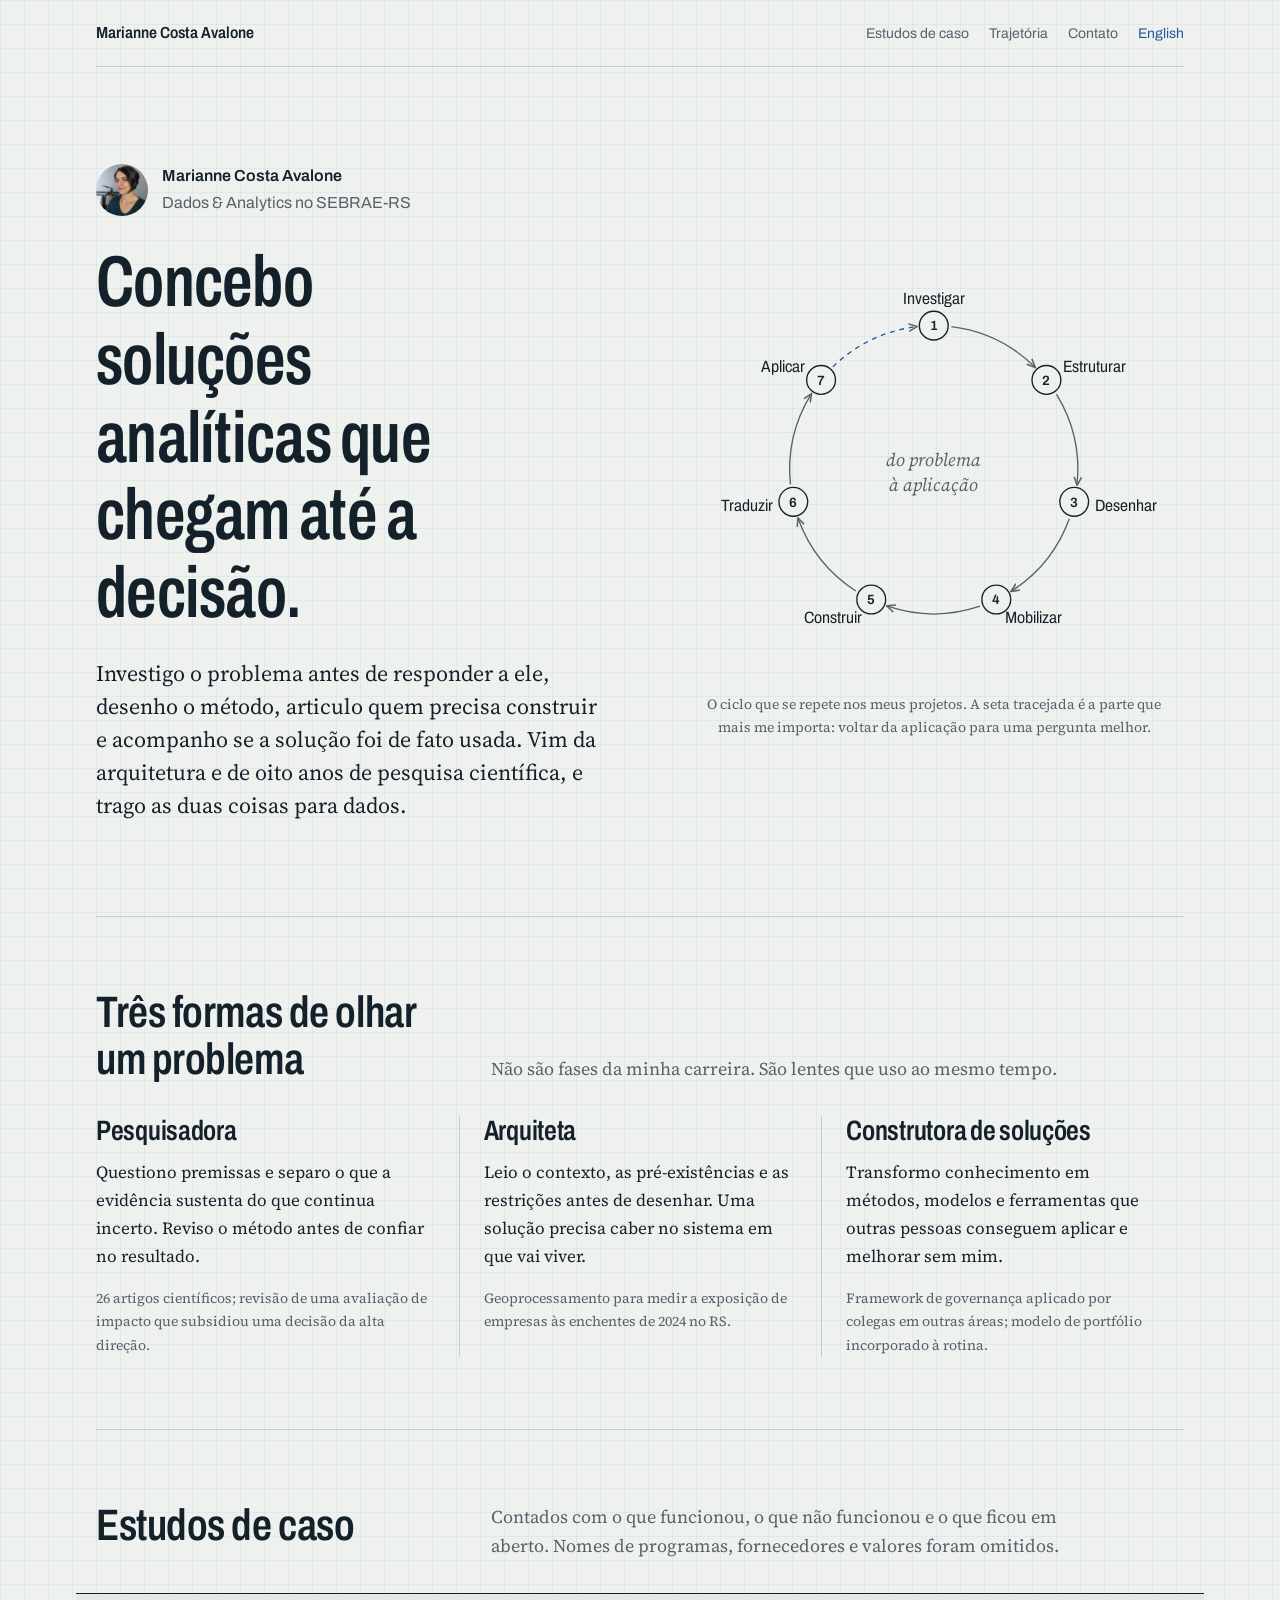
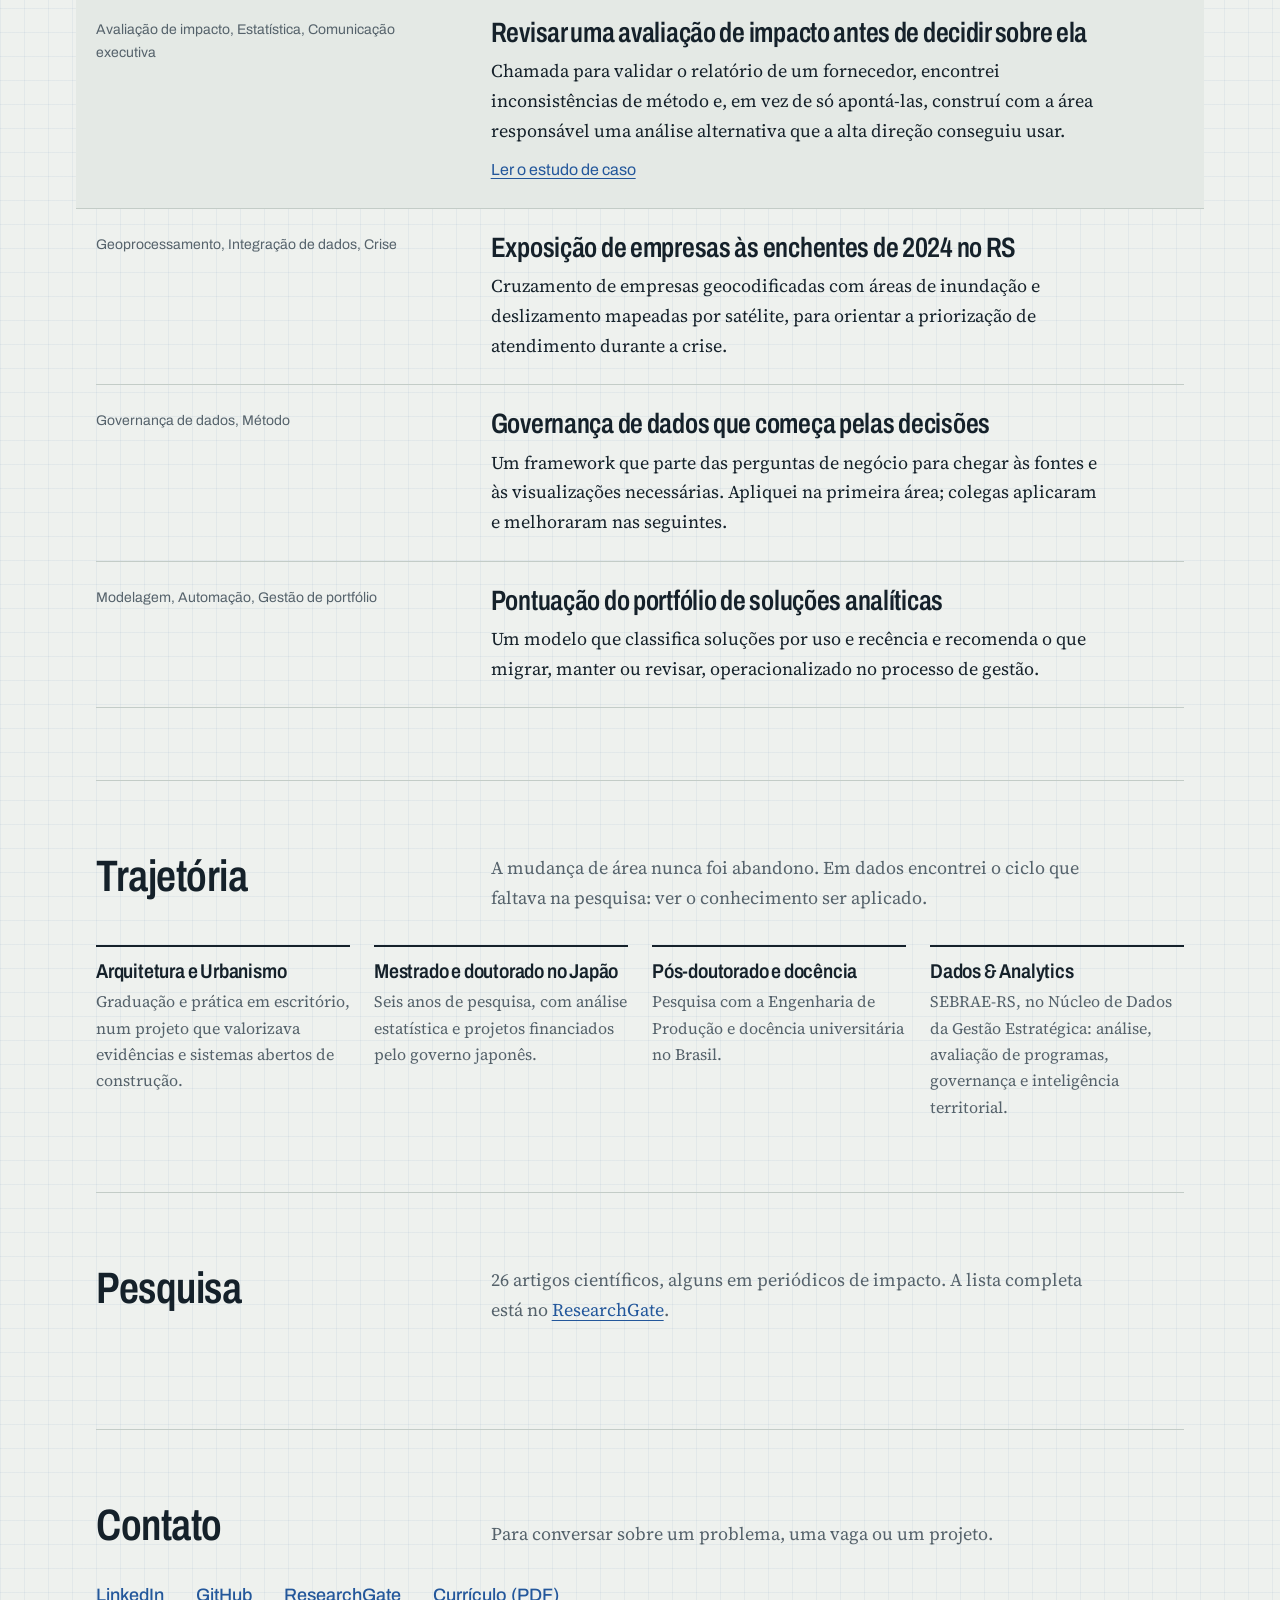
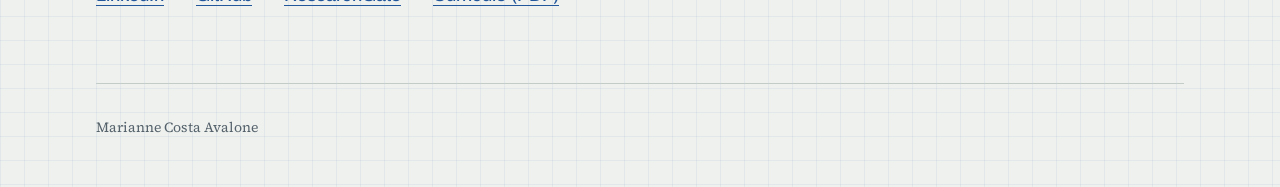
==== commit 10f6f743: "atualização portfólio outubro 2026" ====
--- a/index.html
+++ b/index.html
@@ -28,7 +28,7 @@
     <section class="hero">
       <div>
         <div class="who">
-          <img src="jpg/marianne.jpeg" alt="" width="52" height="52">
+          <img src="jpg/marianne.jpg" alt="" width="52" height="52">
           <span><strong>Marianne Costa Avalone</strong>Dados &amp; Analytics no SEBRAE-RS</span>
         </div>
         <h1>Concebo soluções analíticas que chegam até a decisão.</h1>
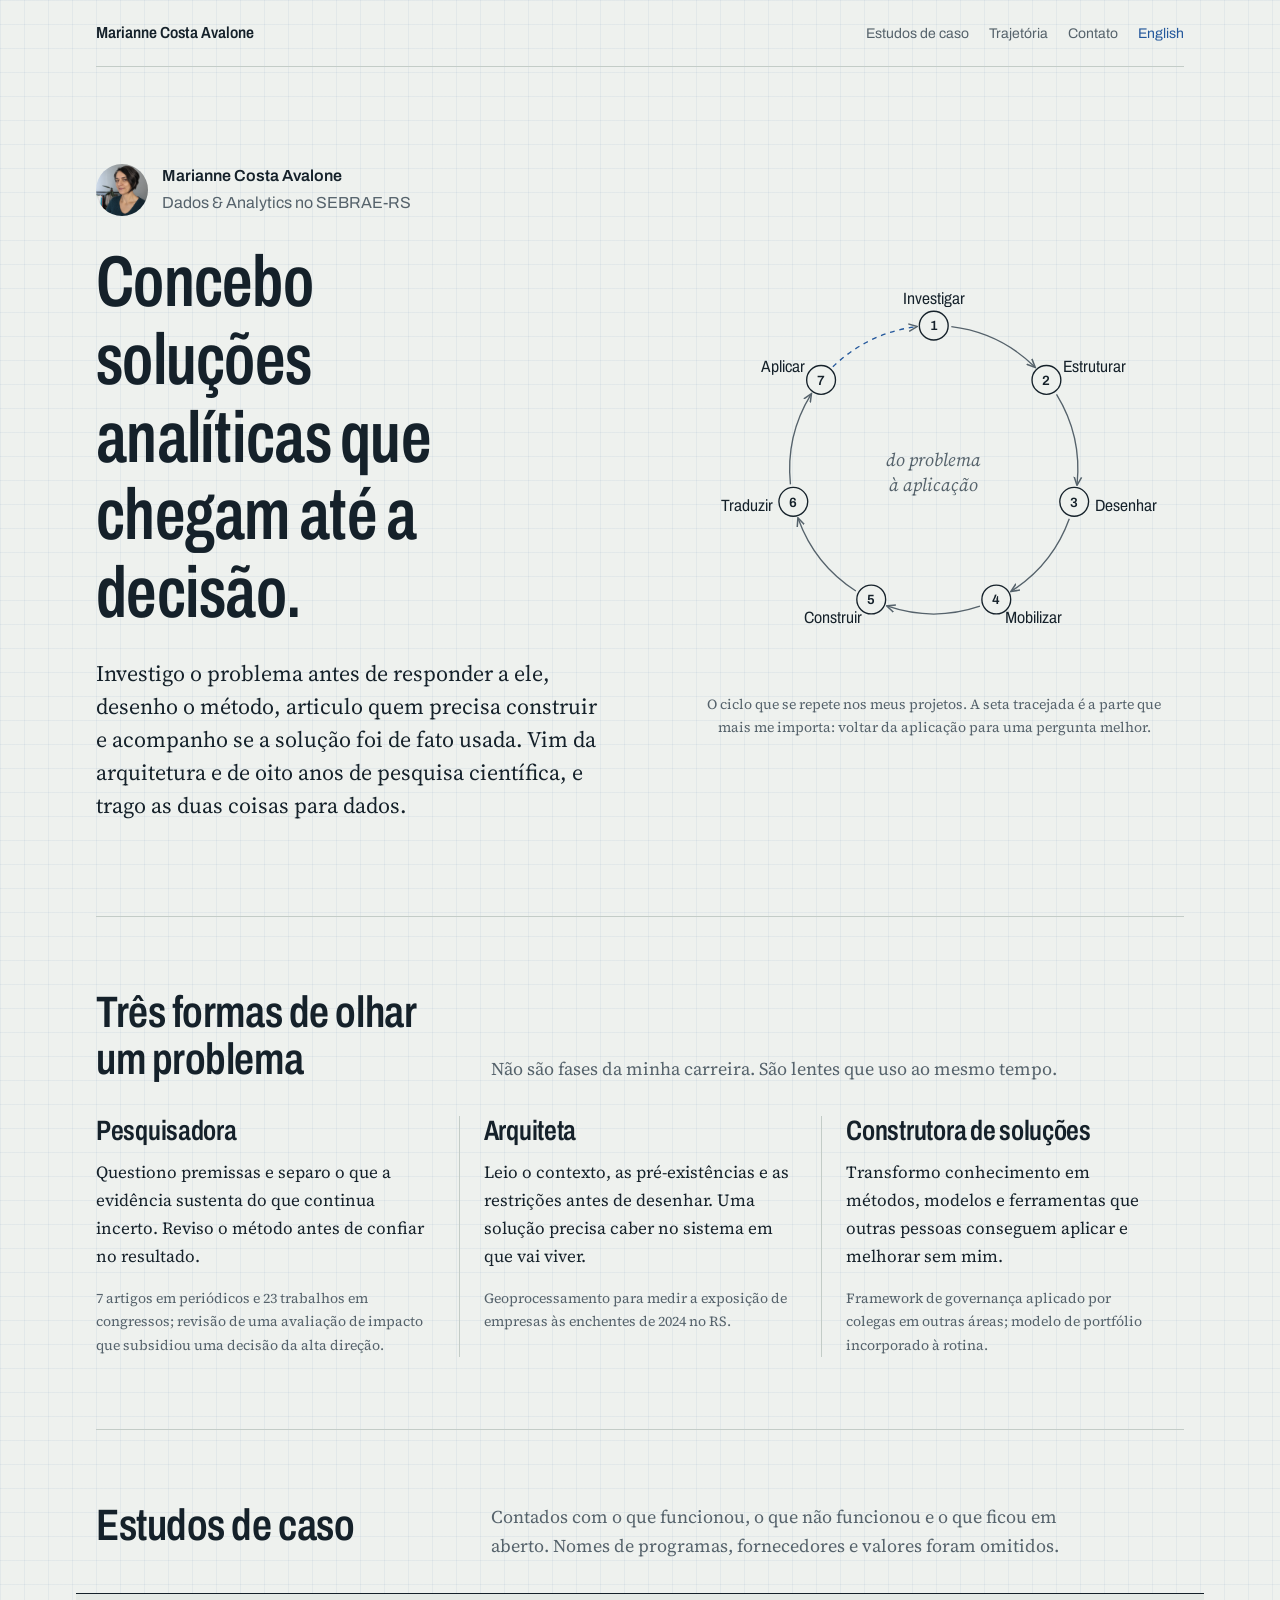
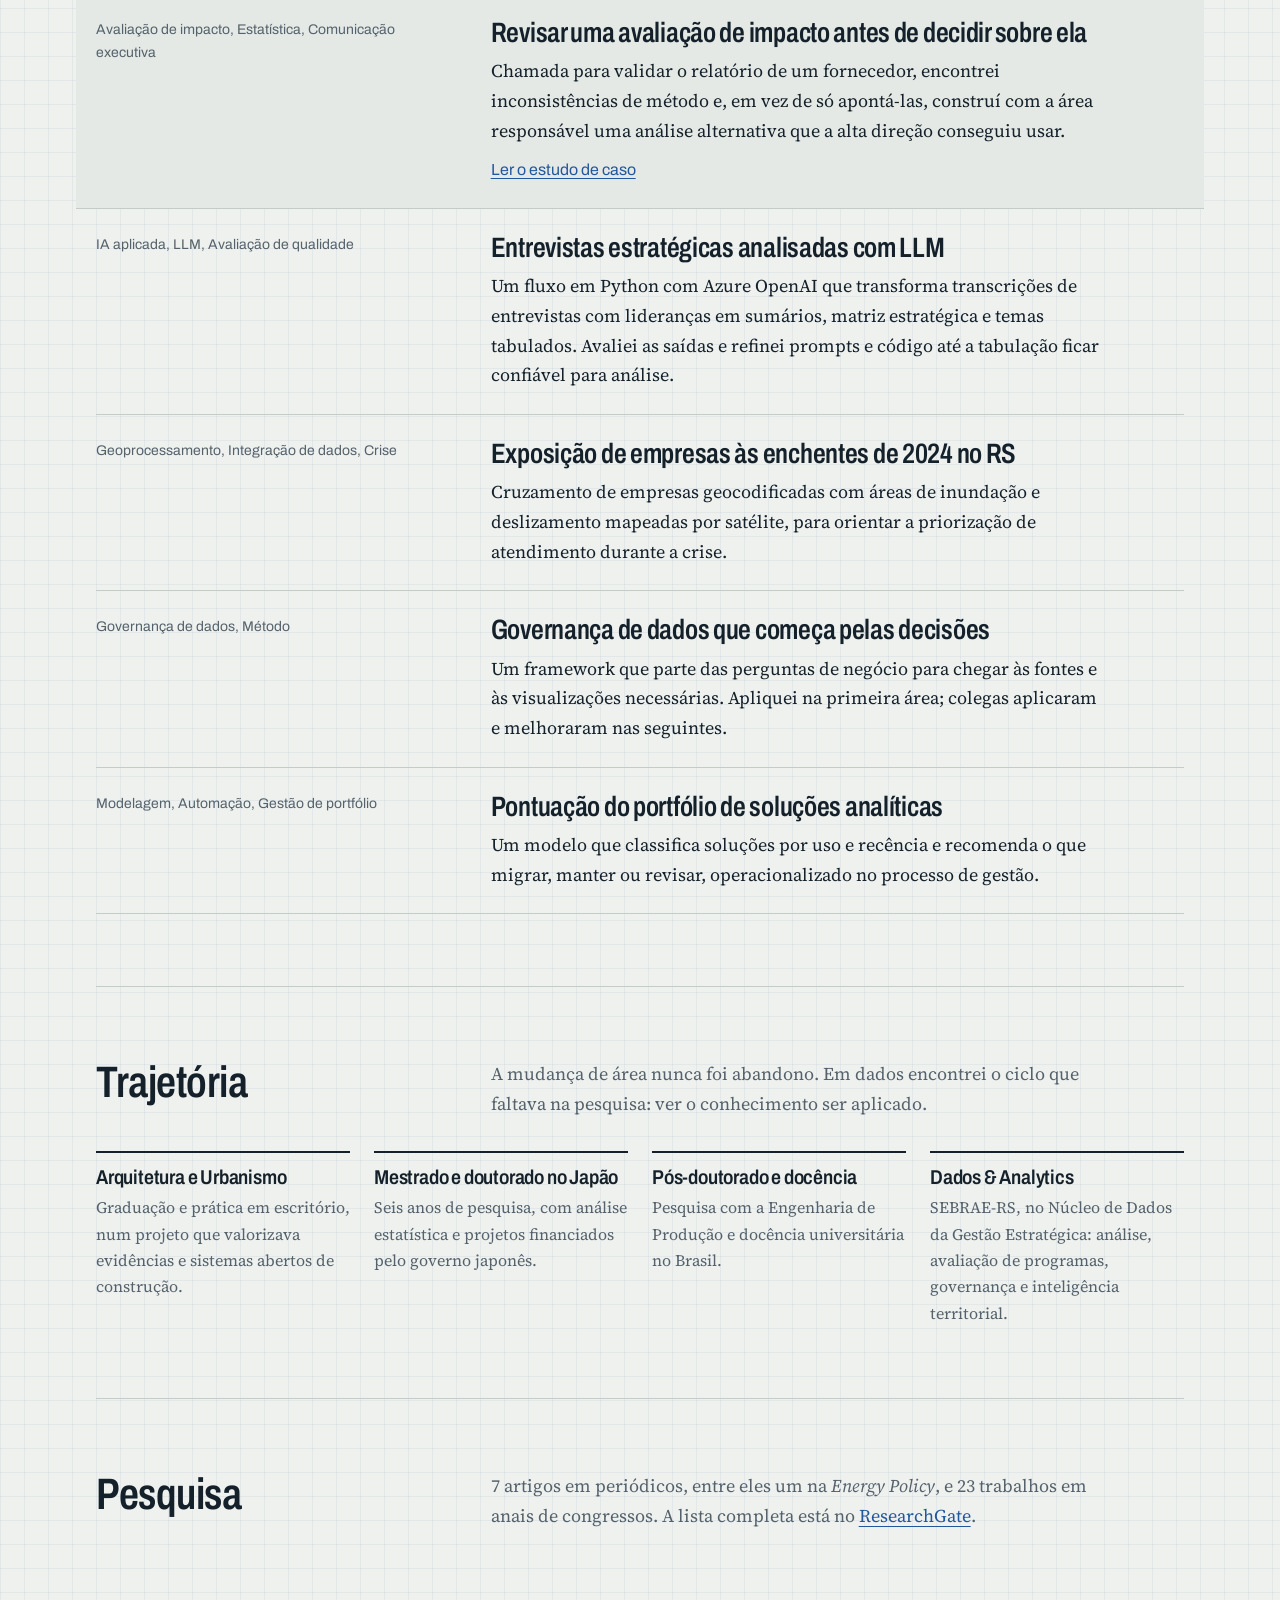
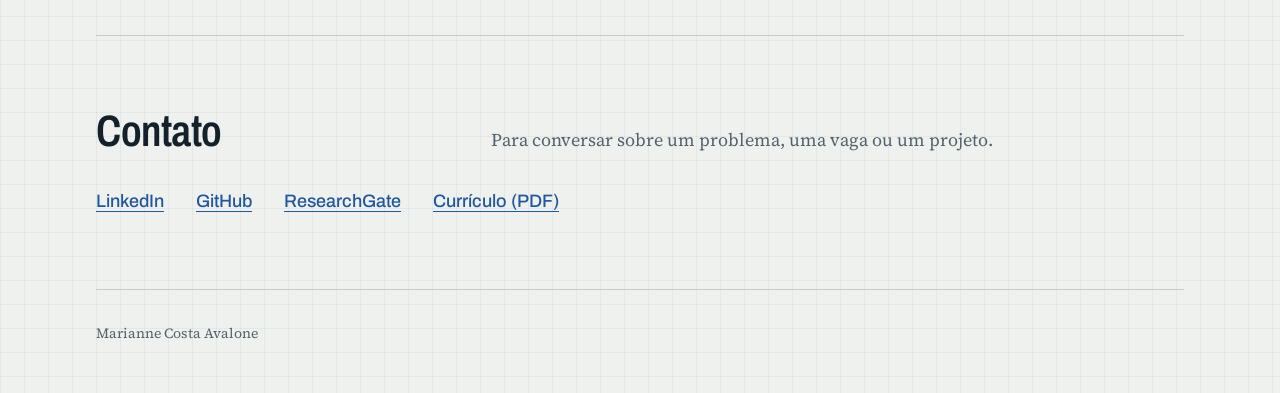
==== commit ae7bfab4: "atualização portfólio outubro 2026" ====
--- a/index.html
+++ b/index.html
@@ -73,7 +73,7 @@
         <div class="lens">
           <h3>Pesquisadora</h3>
           <p>Questiono premissas e separo o que a evidência sustenta do que continua incerto. Reviso o método antes de confiar no resultado.</p>
-          <p class="proof">26 artigos científicos; revisão de uma avaliação de impacto que subsidiou uma decisão da alta direção.</p>
+          <p class="proof">7 artigos em periódicos e 23 trabalhos em congressos; revisão de uma avaliação de impacto que subsidiou uma decisão da alta direção.</p>
         </div>
         <div class="lens">
           <h3>Arquiteta</h3>
@@ -100,6 +100,13 @@
             <h3><a href="casos/avaliacao-de-impacto.html">Revisar uma avaliação de impacto antes de decidir sobre ela</a></h3>
             <p>Chamada para validar o relatório de um fornecedor, encontrei inconsistências de método e, em vez de só apontá-las, construí com a área responsável uma análise alternativa que a alta direção conseguiu usar.</p>
             <a class="more" href="casos/avaliacao-de-impacto.html">Ler o estudo de caso</a>
+          </div>
+        </li>
+        <li class="case">
+          <p class="tags">IA aplicada, LLM, Avaliação de qualidade</p>
+          <div>
+            <h3>Entrevistas estratégicas analisadas com LLM</h3>
+            <p>Um fluxo em Python com Azure OpenAI que transforma transcrições de entrevistas com lideranças em sumários, matriz estratégica e temas tabulados. Avaliei as saídas e refinei prompts e código até a tabulação ficar confiável para análise.</p>
           </div>
         </li>
         <li class="case">
@@ -142,7 +149,7 @@
     <section class="section" aria-labelledby="pesq-t">
       <div class="section-head">
         <h2 id="pesq-t">Pesquisa</h2>
-        <p>26 artigos científicos, alguns em periódicos de impacto. A lista completa está no <a href="https://www.researchgate.net/profile/Marianne-Costa-Avalone">ResearchGate</a>.</p>
+        <p>7 artigos em periódicos, entre eles um na <em>Energy Policy</em>, e 23 trabalhos em anais de congressos. A lista completa está no <a href="https://www.researchgate.net/profile/Marianne-Costa-Avalone">ResearchGate</a>.</p>
       </div>
     </section>
 
